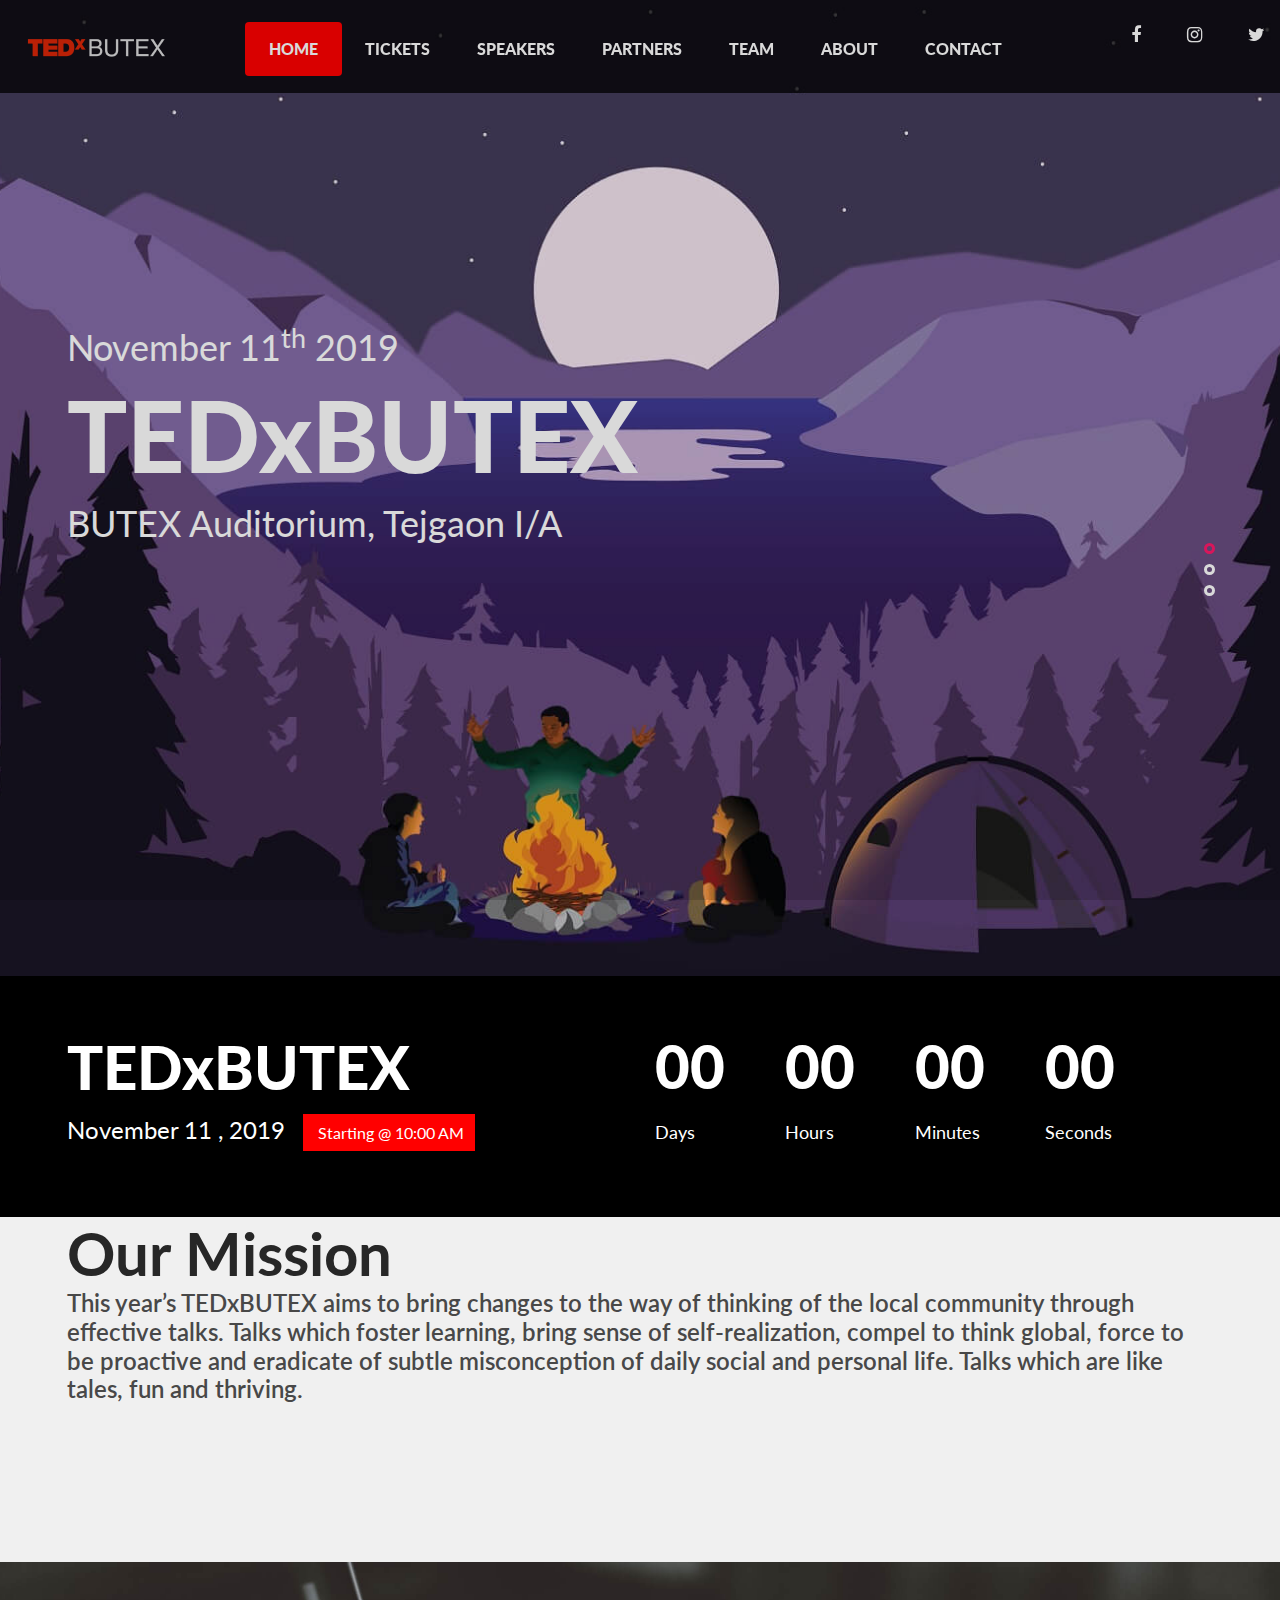
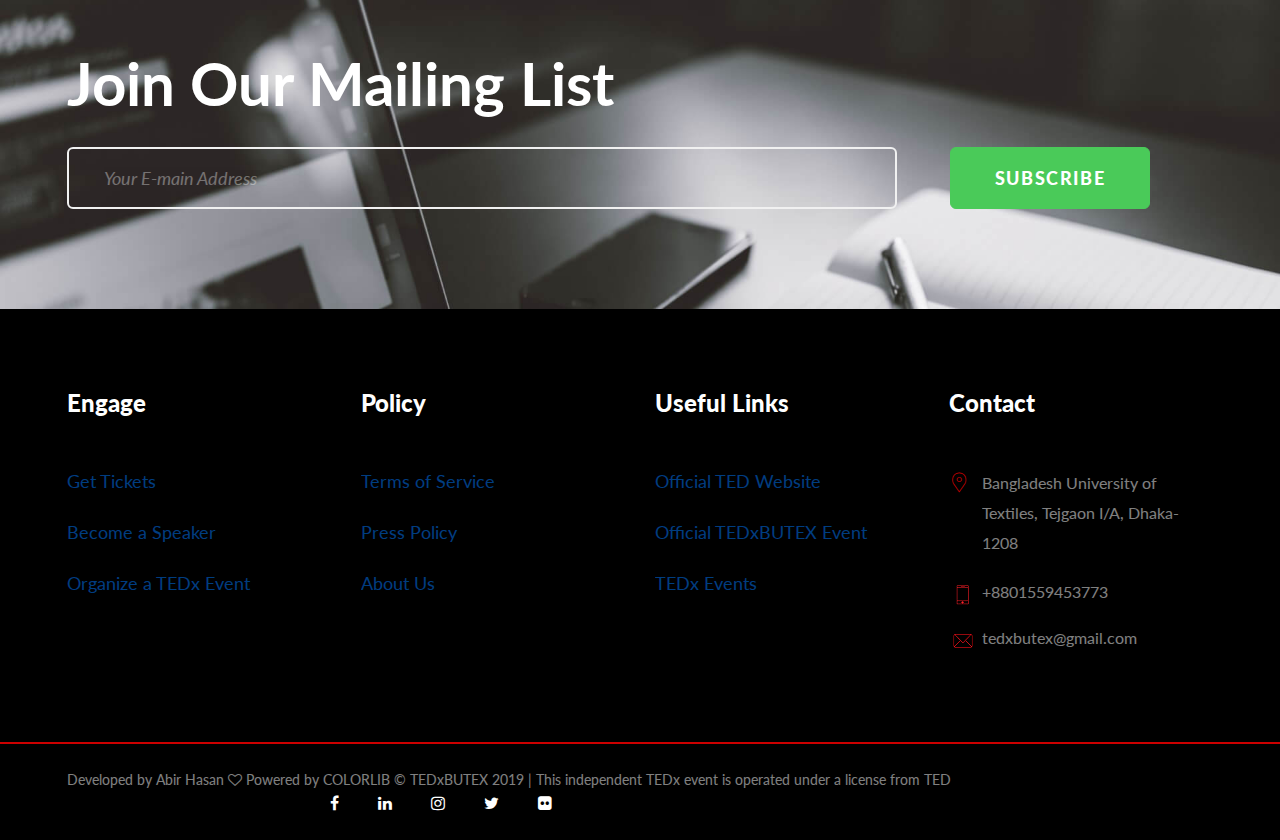
==== public_html/index.html @ b9e3ea0b "Finished website on TEDxBUTEX" ====
<!DOCTYPE html>
<html lang="zxx">

<head>
    
    
    <meta charset="UTF-8">
	<meta http-equiv="X-UA-Compatible" content="ie=edge">
	<meta name="viewport" content="width=device-width, initial-scale=1.0">

    <meta name="description" content="TEDx, x = independently organized event">
    <meta name="keywords" content="TEDxBUTEX, butex, event, tedx, talk, textile">
	<meta name="keywords" content="TED, Talks, Themes, Speakers, Technology, Entertainment, Design">
	<meta name="theme-color" content="#E62B1E">
    
	<!--Google console verification -->
	<meta name="google-site-verification" content="U3sBHY6_F7osh-51GkBiJgGwEYxLBMSDnEKTZyNeV2I">
	
    <title>Home - TEDxBUTEX</title>
	<link rel="shortcut icon" href="img/tedx.ico">

    <!-- Google Font -->
    <link href="https://fonts.googleapis.com/css?family=Lato:100,300,400,700,900&display=swap" rel="stylesheet">

    <!-- Css Styles -->
    <link rel="stylesheet" href="css/bootstrap.min.css" type="text/css">
    <link rel="stylesheet" href="css/font-awesome.min.css" type="text/css">
    <link rel="stylesheet" href="css/flaticon.css" type="text/css">
    <link rel="stylesheet" href="css/owl.carousel.min.css" type="text/css">
    <link rel="stylesheet" href="css/slicknav.min.css" type="text/css">
    <link rel="stylesheet" href="css/style.css" type="text/css">
	
	<link rel="preload" as="script" href="js/main.js">
	<link rel="preload" as="style" href="css/style.css">
	<link rel="preload" as="script" href="css/owl.carousel.min.css">
	<link rel="preload" as="style" href="css/flaticon.css">

	<!-- Global site tag (gtag.js) - Google Analytics -->
<script async src="https://www.googletagmanager.com/gtag/js?id=UA-149437917-1"></script>
<script>
  window.dataLayer = window.dataLayer || [];
  function gtag(){dataLayer.push(arguments);}
  gtag('js', new Date());

  gtag('config', 'UA-149437917-1');
</script>
	
	
	</head>

<body>

    <!-- Page Preloder -->
    <div id="preloder">
        <div class="loader"></div>
    </div>

    <!-- Header Section Begin -->
    <header class="header-section">
        <div class="container-fluid">
            <div class="row bg-overlay">
                <div class="header">
                    <div class="col-lg-12">
                        <div class="logo">
                            <a href="./index.html"><img src="img/logo2.png" alt="TEDxBUTEX"></a>
                        </div>
                        <div class="navigation mobile-menu">
                            <div class="main-menu">
                                <nav>
                                    <ul>
                                        <li><a class="active" href="./index.html">Home</a></li>
										<li><a href="./tickets.html">Tickets</a></li>
                                        <li><a href="./speakers.html">Speakers</a></li>
										<li><a href="./partners.html">Partners</a></li>
                                        <li><a href="./team.html">Team</a></li>
                                        <li><a href="./about.html">About</a></li>
                                        <li><a href="./contact.html">Contact</a></li>
                                    </ul>
                                </nav>
                            </div>
                            <div class="top-social">
                                <a href="https://www.facebook.com/TEDxBUTEX-387453875231858/"><i class="fa fa-facebook"></i></a>
                                <a href="#"><i class="fa fa-instagram"></i></a>
                                <a href="#"><i class="fa fa-twitter"></i></a>
								
                            </div>
                        </div>
                        <div id="mobile-menu-wrap"></div>
                    </div>
                </div>
            </div>
        </div>
    </header>
    <!-- Header End -->

    <!-- Hero Area Begin -->
    <div class="hero-section">
        <div class="hero-items owl-carousel">
            <div class="single-hero-item set-bg" data-setbg="img/slider/bg-1.jpg">
                <div class="container">
                    <div class="row">
                        <div class="col-lg-12">
                            <span>November 11<sup>th</sup> 2019 </span>
                            <h1>TEDxBUTEX</h1>
							<span>BUTEX Auditorium, Tejgaon I/A</span>
                        </div>
                    </div>
                </div>
            </div>
            <div class="single-hero-item set-bg" data-setbg="img/slider/bg-1.jpg">
                <div class="container">
                    <div class="row">
                        <div class="col-lg-12">
                            <span>Theme </span>
                            <h1>Tales Around The Campfire</h1>
                        </div>
                    </div>
                </div>
            </div>
            <div class="single-hero-item set-bg" data-setbg="img/slider/bg-1.jpg">
                <div class="container">
                    <div class="row">
                        <div class="col-lg-12">
                            <span>November 11<sup>th</sup> 2019 </span>
                            <h1>TEDxBUTEX</h1>
                            <span>BUTEX Auditorium, Tejgaon I/A</span>
                        </div>
                    </div>
                </div>
			</div>
		</div>
	</div>
    <!-- Hero Area End -->
	

    <!-- Event Counter Begin -->
    <section class="event-counter">
        <div class="container">
            <div class="row">
                <div class="col-lg-6">
                    <div class="event-name">
                        <h2>TEDxBUTEX</h2>
                        <h4>November 11 , 2019 <span>Starting @ 10:00 AM</span></h4>
                    </div>
                </div>
                <div class="col-lg-6">
                    <div class="countdown-timer" id="countdown">
                        <div class="cd-item">
                            <span>50</span>
                            <p>Days</p>
						</div>	
                        <div class="cd-item">
                            <span>10</span>
                            <p>Hours</p>
                        </div>
                        <div class="cd-item">
                            <span>00</span>
                            <p>Minutes</p>
						</div>
                        <div class="cd-item">
                            <span>00</span>
                            <p>Seconds</p>
                        </div>
                    </div>
                </div>
            </div>
        </div>
    </section>
    <!-- Event Counter End -->

	<section class="speak-about spad">
        <div class="container">
            <div class="row">
                <div class="col-lg-12">
                    <div class="section-title">
                        <h2>Our Mission</h2>
						<h4>This year’s TEDxBUTEX aims to bring changes to the way of thinking of the local community through effective talks. Talks which foster learning, bring sense of self-realization, compel to think global, force to be proactive and eradicate of subtle misconception of daily social and personal life. Talks which are like tales, fun and thriving.</h4>
                    </div>
                </div>
            </div>
			
		</div>
	</section>

    <!-- Subscribe Form Begin -->
    <section class="subscribe-form set-bg spad" data-setbg="img/subs-bg2.jpg">
        <div class="container">
            <div class="row">
                <div class="col-lg-9">
                    <div class="section-title">
                        <h2>Join Our Mailing List</h2>
                    </div>
                   
                </div>
                <div class="col-lg-12">
                    <form action="#" class="subs-form" method="post">
                        <input type="text" name="email" placeholder="Your E-main Address">
                        <button type="submit" class="submit-btn">subscribe</button>
                    </form>
                </div>
            </div>
        </div>
    </section>
    <!-- Subscribe Form End -->

    <!-- Footer Begin -->
    <footer class="footer-section">
        <div class="container">
            <div class="row pb-70">
                <div class="col-lg-3 col-md-6">
                    <div class="company-widget">
                        <h4>Engage</h4>
                        <ul>
                            
							<li><a href="https://www.tedxbutex.com/tickets.html"> Get Tickets </a></li>
                            <li><a href="#"> Become a Speaker </a></li>
                            <li><a href="https://www.ted.com/participate/organize-a-local-tedx-event">Organize a TEDx Event</a></li>
                        </ul>
                    </div> 
                </div>
                <div class="col-lg-3 col-md-6">
                    <div class="event-widget">
                        <h4>Policy</h4>
                        <ul>
                            <li><a href="#">Terms of Service</a></li>
                            <li><a href="#">Press Policy</a></li>
                            <li><a href="https://www.tedxbutex.com/about.html">About Us</a></li>
                        </ul>
                    </div>
                </div>
                <div class="col-lg-3 col-md-6">
                    <div class="links-widget">
                        <h4>Useful Links</h4>
                        <ul>
                            <li><a href="https://www.ted.com/#/">Official TED Website</a></li>
							<li><a href="https://www.ted.com/tedx/events/35515">Official TEDxBUTEX Event</a></li>
                            <li><a href="https://www.ted.com/tedx/events">TEDx Events</a></li>
                            
                           
                        </ul>
                    </div>
                </div>
                <div class="col-lg-3 col-md-6">
                    <div class="contact-widget">
                        <h4>Contact</h4>
                        <ul>
                            <li><i class="flaticon-placeholder-3"></i> <span>Bangladesh University of Textiles, Tejgaon I/A, Dhaka-1208</span></li>
                            <li><img src="img/phone.png">  <span>+8801559453773</span></li>
                            <li><img src="img/envelop.png">  <span>tedxbutex@gmail.com</span></li>
                        </ul>
                    </div>
                </div>
            </div>
        </div>
        <div class="copyright-area">
            <div class="container">
                <div class="row">
                    <div class="col-lg-12">
                        <div class="copyright-text">
                            <div class="copyright">
							    Developed  by Abir Hasan <i class="fa fa-heart-o" aria-hidden="true"></i> Powered by <a href="https://colorlib.com" target="_blank">Colorlib</a>
								&copy; TEDxBUTEX 2019 | This independent TEDx event is operated under a license from TED 
							</div>
                            <div class="footer-social">
                                <a href="https://www.facebook.com/TEDxBUTEX-387453875231858/"><i class="fa fa-facebook"></i></a>
								<a href="#"><i class="fa fa-linkedin"></i></a>
                                <a href="#"><i class="fa fa-instagram"></i></a>
                                <a href="#"><i class="fa fa-twitter"></i></a>
								<a href="#"><i class="fa fa-flickr"></i></a>
                            </div>
                        </div>
                    </div>
                </div>
            </div>
        </div>
    </footer>
    <!-- Footer End -->
    
    <!-- Js Plugins -->
    <script src="js/jquery-3.3.1.min.js"></script>
    <script src="js/bootstrap.min.js"></script>
    <script src="js/jquery.slicknav.js"></script>
    <script src="js/owl.carousel.min.js"></script>
    <script src="js/circle-progress.min.js"></script>
    <script src="js/jquery.countdown.min.js"></script>
    <script src="js/main.js"></script>
</body>

</html>
---- public_html/css/flaticon.css ----
/*
  	Flaticon icon font: Flaticon
  	Creation date: 22/06/2016 15:41
  	*/

@font-face {
  font-family: "Flaticon";
  src: url("../fonts/Flaticon.eot");
  src: url("../fonts/Flaticon.eot?#iefix") format("embedded-opentype"),
       url("../fonts/Flaticon.woff") format("woff"),
       url("../fonts/Flaticon.ttf") format("truetype"),
       url("../fonts/Flaticon.svg#Flaticon") format("svg");
  font-weight: normal;
  font-style: normal;
}

@media screen and (-webkit-min-device-pixel-ratio:0) {
  @font-face {
    font-family: "Flaticon";
    src: url("../fonts/Flaticon.svg#Flaticon") format("svg");
  }
}

[class^="flaticon-"]:before, [class*=" flaticon-"]:before,
[class^="flaticon-"]:after, [class*=" flaticon-"]:after {   
  font-family: Flaticon;
        font-size: 20px;
font-style: normal;
margin-left: 0;
}

.flaticon-add:before { content: "\f100"; }
.flaticon-add-1:before { content: "\f101"; }
.flaticon-add-2:before { content: "\f102"; }
.flaticon-add-3:before { content: "\f103"; }
.flaticon-agenda:before { content: "\f104"; }
.flaticon-alarm:before { content: "\f105"; }
.flaticon-alarm-1:before { content: "\f106"; }
.flaticon-alarm-clock:before { content: "\f107"; }
.flaticon-alarm-clock-1:before { content: "\f108"; }
.flaticon-albums:before { content: "\f109"; }
.flaticon-app:before { content: "\f10a"; }
.flaticon-archive:before { content: "\f10b"; }
.flaticon-archive-1:before { content: "\f10c"; }
.flaticon-archive-2:before { content: "\f10d"; }
.flaticon-archive-3:before { content: "\f10e"; }
.flaticon-attachment:before { content: "\f10f"; }
.flaticon-back:before { content: "\f110"; }
.flaticon-battery:before { content: "\f111"; }
.flaticon-battery-1:before { content: "\f112"; }
.flaticon-battery-2:before { content: "\f113"; }
.flaticon-battery-3:before { content: "\f114"; }
.flaticon-battery-4:before { content: "\f115"; }
.flaticon-battery-5:before { content: "\f116"; }
.flaticon-battery-6:before { content: "\f117"; }
.flaticon-battery-7:before { content: "\f118"; }
.flaticon-battery-8:before { content: "\f119"; }
.flaticon-battery-9:before { content: "\f11a"; }
.flaticon-binoculars:before { content: "\f11b"; }
.flaticon-blueprint:before { content: "\f11c"; }
.flaticon-bluetooth:before { content: "\f11d"; }
.flaticon-bluetooth-1:before { content: "\f11e"; }
.flaticon-bookmark:before { content: "\f11f"; }
.flaticon-bookmark-1:before { content: "\f120"; }
.flaticon-briefcase:before { content: "\f121"; }
.flaticon-broken-link:before { content: "\f122"; }
.flaticon-calculator:before { content: "\f123"; }
.flaticon-calculator-1:before { content: "\f124"; }
.flaticon-calendar:before { content: "\f125"; }
.flaticon-calendar-1:before { content: "\f126"; }
.flaticon-calendar-2:before { content: "\f127"; }
.flaticon-calendar-3:before { content: "\f128"; }
.flaticon-calendar-4:before { content: "\f129"; }
.flaticon-calendar-5:before { content: "\f12a"; }
.flaticon-calendar-6:before { content: "\f12b"; }
.flaticon-calendar-7:before { content: "\f12c"; }
.flaticon-checked:before { content: "\f12d"; }
.flaticon-checked-1:before { content: "\f12e"; }
.flaticon-clock:before { content: "\f12f"; }
.flaticon-clock-1:before { content: "\f130"; }
.flaticon-close:before { content: "\f131"; }
.flaticon-cloud:before { content: "\f132"; }
.flaticon-cloud-computing:before { content: "\f133"; }
.flaticon-cloud-computing-1:before { content: "\f134"; }
.flaticon-cloud-computing-2:before { content: "\f135"; }
.flaticon-cloud-computing-3:before { content: "\f136"; }
.flaticon-cloud-computing-4:before { content: "\f137"; }
.flaticon-cloud-computing-5:before { content: "\f138"; }
.flaticon-command:before { content: "\f139"; }
.flaticon-compact-disc:before { content: "\f13a"; }
.flaticon-compact-disc-1:before { content: "\f13b"; }
.flaticon-compact-disc-2:before { content: "\f13c"; }
.flaticon-compass:before { content: "\f13d"; }
.flaticon-compose:before { content: "\f13e"; }
.flaticon-controls:before { content: "\f13f"; }
.flaticon-controls-1:before { content: "\f140"; }
.flaticon-controls-2:before { content: "\f141"; }
.flaticon-controls-3:before { content: "\f142"; }
.flaticon-controls-4:before { content: "\f143"; }
.flaticon-controls-5:before { content: "\f144"; }
.flaticon-controls-6:before { content: "\f145"; }
.flaticon-controls-7:before { content: "\f146"; }
.flaticon-controls-8:before { content: "\f147"; }
.flaticon-controls-9:before { content: "\f148"; }
.flaticon-database:before { content: "\f149"; }
.flaticon-database-1:before { content: "\f14a"; }
.flaticon-database-2:before { content: "\f14b"; }
.flaticon-database-3:before { content: "\f14c"; }
.flaticon-diamond:before { content: "\f14d"; }
.flaticon-diploma:before { content: "\f14e"; }
.flaticon-dislike:before { content: "\f14f"; }
.flaticon-dislike-1:before { content: "\f150"; }
.flaticon-divide:before { content: "\f151"; }
.flaticon-divide-1:before { content: "\f152"; }
.flaticon-division:before { content: "\f153"; }
.flaticon-document:before { content: "\f154"; }
.flaticon-download:before { content: "\f155"; }
.flaticon-edit:before { content: "\f156"; }
.flaticon-edit-1:before { content: "\f157"; }
.flaticon-eject:before { content: "\f158"; }
.flaticon-eject-1:before { content: "\f159"; }
.flaticon-equal:before { content: "\f15a"; }
.flaticon-equal-1:before { content: "\f15b"; }
.flaticon-equal-2:before { content: "\f15c"; }
.flaticon-error:before { content: "\f15d"; }
.flaticon-exit:before { content: "\f15e"; }
.flaticon-exit-1:before { content: "\f15f"; }
.flaticon-exit-2:before { content: "\f160"; }
.flaticon-eyeglasses:before { content: "\f161"; }
.flaticon-fast-forward:before { content: "\f162"; }
.flaticon-fast-forward-1:before { content: "\f163"; }
.flaticon-fax:before { content: "\f164"; }
.flaticon-file:before { content: "\f165"; }
.flaticon-file-1:before { content: "\f166"; }
.flaticon-file-2:before { content: "\f167"; }
.flaticon-film:before { content: "\f168"; }
.flaticon-fingerprint:before { content: "\f169"; }
.flaticon-flag:before { content: "\f16a"; }
.flaticon-flag-1:before { content: "\f16b"; }
.flaticon-flag-2:before { content: "\f16c"; }
.flaticon-flag-3:before { content: "\f16d"; }
.flaticon-flag-4:before { content: "\f16e"; }
.flaticon-focus:before { content: "\f16f"; }
.flaticon-folder:before { content: "\f170"; }
.flaticon-folder-1:before { content: "\f171"; }
.flaticon-folder-10:before { content: "\f172"; }
.flaticon-folder-11:before { content: "\f173"; }
.flaticon-folder-12:before { content: "\f174"; }
.flaticon-folder-13:before { content: "\f175"; }
.flaticon-folder-14:before { content: "\f176"; }
.flaticon-folder-15:before { content: "\f177"; }
.flaticon-folder-16:before { content: "\f178"; }
.flaticon-folder-17:before { content: "\f179"; }
.flaticon-folder-18:before { content: "\f17a"; }
.flaticon-folder-19:before { content: "\f17b"; }
.flaticon-folder-2:before { content: "\f17c"; }
.flaticon-folder-3:before { content: "\f17d"; }
.flaticon-folder-4:before { content: "\f17e"; }
.flaticon-folder-5:before { content: "\f17f"; }
.flaticon-folder-6:before { content: "\f180"; }
.flaticon-folder-7:before { content: "\f181"; }
.flaticon-folder-8:before { content: "\f182"; }
.flaticon-folder-9:before { content: "\f183"; }
.flaticon-forbidden:before { content: "\f184"; }
.flaticon-funnel:before { content: "\f185"; }
.flaticon-garbage:before { content: "\f186"; }
.flaticon-garbage-1:before { content: "\f187"; }
.flaticon-garbage-2:before { content: "\f188"; }
.flaticon-gift:before { content: "\f189"; }
.flaticon-help:before { content: "\f18a"; }
.flaticon-hide:before { content: "\f18b"; }
.flaticon-hold:before { content: "\f18c"; }
.flaticon-home:before { content: "\f18d"; }
.flaticon-home-1:before { content: "\f18e"; }
.flaticon-home-2:before { content: "\f18f"; }
.flaticon-hourglass:before { content: "\f190"; }
.flaticon-hourglass-1:before { content: "\f191"; }
.flaticon-hourglass-2:before { content: "\f192"; }
.flaticon-hourglass-3:before { content: "\f193"; }
.flaticon-house:before { content: "\f194"; }
.flaticon-id-card:before { content: "\f195"; }
.flaticon-id-card-1:before { content: "\f196"; }
.flaticon-id-card-2:before { content: "\f197"; }
.flaticon-id-card-3:before { content: "\f198"; }
.flaticon-id-card-4:before { content: "\f199"; }
.flaticon-id-card-5:before { content: "\f19a"; }
.flaticon-idea:before { content: "\f19b"; }
.flaticon-incoming:before { content: "\f19c"; }
.flaticon-infinity:before { content: "\f19d"; }
.flaticon-info:before { content: "\f19e"; }
.flaticon-internet:before { content: "\f19f"; }
.flaticon-key:before { content: "\f1a0"; }
.flaticon-lamp:before { content: "\f1a1"; }
.flaticon-layers:before { content: "\f1a2"; }
.flaticon-layers-1:before { content: "\f1a3"; }
.flaticon-like:before { content: "\f1a4"; }
.flaticon-like-1:before { content: "\f1a5"; }
.flaticon-like-2:before { content: "\f1a6"; }
.flaticon-link:before { content: "\f1a7"; }
.flaticon-list:before { content: "\f1a8"; }
.flaticon-list-1:before { content: "\f1a9"; }
.flaticon-lock:before { content: "\f1aa"; }
.flaticon-lock-1:before { content: "\f1ab"; }
.flaticon-locked:before { content: "\f1ac"; }
.flaticon-locked-1:before { content: "\f1ad"; }
.flaticon-locked-2:before { content: "\f1ae"; }
.flaticon-locked-3:before { content: "\f1af"; }
.flaticon-locked-4:before { content: "\f1b0"; }
.flaticon-locked-5:before { content: "\f1b1"; }
.flaticon-locked-6:before { content: "\f1b2"; }
.flaticon-login:before { content: "\f1b3"; }
.flaticon-magic-wand:before { content: "\f1b4"; }
.flaticon-magnet:before { content: "\f1b5"; }
.flaticon-magnet-1:before { content: "\f1b6"; }
.flaticon-magnet-2:before { content: "\f1b7"; }
.flaticon-map:before { content: "\f1b8"; }
.flaticon-map-1:before { content: "\f1b9"; }
.flaticon-map-2:before { content: "\f1ba"; }
.flaticon-map-location:before { content: "\f1bb"; }
.flaticon-megaphone:before { content: "\f1bc"; }
.flaticon-megaphone-1:before { content: "\f1bd"; }
.flaticon-menu:before { content: "\f1be"; }
.flaticon-menu-1:before { content: "\f1bf"; }
.flaticon-menu-2:before { content: "\f1c0"; }
.flaticon-menu-3:before { content: "\f1c1"; }
.flaticon-menu-4:before { content: "\f1c2"; }
.flaticon-microphone:before { content: "\f1c3"; }
.flaticon-microphone-1:before { content: "\f1c4"; }
.flaticon-minus:before { content: "\f1c5"; }
.flaticon-minus-1:before { content: "\f1c6"; }
.flaticon-more:before { content: "\f1c7"; }
.flaticon-more-1:before { content: "\f1c8"; }
.flaticon-more-2:before { content: "\f1c9"; }
.flaticon-multiply:before { content: "\f1ca"; }
.flaticon-multiply-1:before { content: "\f1cb"; }
.flaticon-music-player:before { content: "\f1cc"; }
.flaticon-music-player-1:before { content: "\f1cd"; }
.flaticon-music-player-2:before { content: "\f1ce"; }
.flaticon-music-player-3:before { content: "\f1cf"; }
.flaticon-mute:before { content: "\f1d0"; }
.flaticon-muted:before { content: "\f1d1"; }
.flaticon-navigation:before { content: "\f1d2"; }
.flaticon-navigation-1:before { content: "\f1d3"; }
.flaticon-network:before { content: "\f1d4"; }
.flaticon-newspaper:before { content: "\f1d5"; }
.flaticon-next:before { content: "\f1d6"; }
.flaticon-note:before { content: "\f1d7"; }
.flaticon-notebook:before { content: "\f1d8"; }
.flaticon-notebook-1:before { content: "\f1d9"; }
.flaticon-notebook-2:before { content: "\f1da"; }
.flaticon-notebook-3:before { content: "\f1db"; }
.flaticon-notebook-4:before { content: "\f1dc"; }
.flaticon-notebook-5:before { content: "\f1dd"; }
.flaticon-notepad:before { content: "\f1de"; }
.flaticon-notepad-1:before { content: "\f1df"; }
.flaticon-notepad-2:before { content: "\f1e0"; }
.flaticon-notification:before { content: "\f1e1"; }
.flaticon-paper-plane:before { content: "\f1e2"; }
.flaticon-paper-plane-1:before { content: "\f1e3"; }
.flaticon-pause:before { content: "\f1e4"; }
.flaticon-pause-1:before { content: "\f1e5"; }
.flaticon-percent:before { content: "\f1e6"; }
.flaticon-percent-1:before { content: "\f1e7"; }
.flaticon-perspective:before { content: "\f1e8"; }
.flaticon-photo-camera:before { content: "\f1e9"; }
.flaticon-photo-camera-1:before { content: "\f1ea"; }
.flaticon-photos:before { content: "\f1eb"; }
.flaticon-picture:before { content: "\f1ec"; }
.flaticon-picture-1:before { content: "\f1ed"; }
.flaticon-picture-2:before { content: "\f1ee"; }
.flaticon-pin:before { content: "\f1ef"; }
.flaticon-placeholder:before { content: "\f1f0"; }
.flaticon-placeholder-1:before { content: "\f1f1"; }
.flaticon-placeholder-2:before { content: "\f1f2"; }
.flaticon-placeholder-3:before { content: "\f1f3"; }
.flaticon-placeholders:before { content: "\f1f4"; }
.flaticon-play-button:before { content: "\f1f5"; }
.flaticon-play-button-1:before { content: "\f1f6"; }
.flaticon-plus:before { content: "\f1f7"; }
.flaticon-power:before { content: "\f1f8"; }
.flaticon-previous:before { content: "\f1f9"; }
.flaticon-price-tag:before { content: "\f1fa"; }
.flaticon-print:before { content: "\f1fb"; }
.flaticon-push-pin:before { content: "\f1fc"; }
.flaticon-radar:before { content: "\f1fd"; }
.flaticon-reading:before { content: "\f1fe"; }
.flaticon-record:before { content: "\f1ff"; }
.flaticon-repeat:before { content: "\f200"; }
.flaticon-repeat-1:before { content: "\f201"; }
.flaticon-restart:before { content: "\f202"; }
.flaticon-resume:before { content: "\f203"; }
.flaticon-rewind:before { content: "\f204"; }
.flaticon-rewind-1:before { content: "\f205"; }
.flaticon-route:before { content: "\f206"; }
.flaticon-save:before { content: "\f207"; }
.flaticon-search:before { content: "\f208"; }
.flaticon-search-1:before { content: "\f209"; }
.flaticon-send:before { content: "\f20a"; }
.flaticon-server:before { content: "\f20b"; }
.flaticon-server-1:before { content: "\f20c"; }
.flaticon-server-2:before { content: "\f20d"; }
.flaticon-server-3:before { content: "\f20e"; }
.flaticon-settings:before { content: "\f20f"; }
.flaticon-settings-1:before { content: "\f210"; }
.flaticon-settings-2:before { content: "\f211"; }
.flaticon-settings-3:before { content: "\f212"; }
.flaticon-settings-4:before { content: "\f213"; }
.flaticon-settings-5:before { content: "\f214"; }
.flaticon-settings-6:before { content: "\f215"; }
.flaticon-settings-7:before { content: "\f216"; }
.flaticon-settings-8:before { content: "\f217"; }
.flaticon-settings-9:before { content: "\f218"; }
.flaticon-share:before { content: "\f219"; }
.flaticon-share-1:before { content: "\f21a"; }
.flaticon-share-2:before { content: "\f21b"; }
.flaticon-shuffle:before { content: "\f21c"; }
.flaticon-shuffle-1:before { content: "\f21d"; }
.flaticon-shutdown:before { content: "\f21e"; }
.flaticon-sign:before { content: "\f21f"; }
.flaticon-sign-1:before { content: "\f220"; }
.flaticon-skip:before { content: "\f221"; }
.flaticon-smartphone:before { content: "\f222"; }
.flaticon-smartphone-1:before { content: "\f223"; }
.flaticon-smartphone-10:before { content: "\f224"; }
.flaticon-smartphone-11:before { content: "\f225"; }
.flaticon-smartphone-2:before { content: "\f226"; }
.flaticon-smartphone-3:before { content: "\f227"; }
.flaticon-smartphone-4:before { content: "\f228"; }
.flaticon-smartphone-5:before { content: "\f229"; }
.flaticon-smartphone-6:before { content: "\f22a"; }
.flaticon-smartphone-7:before { content: "\f22b"; }
.flaticon-smartphone-8:before { content: "\f22c"; }
.flaticon-smartphone-9:before { content: "\f22d"; }
.flaticon-speaker:before { content: "\f22e"; }
.flaticon-speaker-1:before { content: "\f22f"; }
.flaticon-speaker-2:before { content: "\f230"; }
.flaticon-speaker-3:before { content: "\f231"; }
.flaticon-speaker-4:before { content: "\f232"; }
.flaticon-speaker-5:before { content: "\f233"; }
.flaticon-speaker-6:before { content: "\f234"; }
.flaticon-speaker-7:before { content: "\f235"; }
.flaticon-speaker-8:before { content: "\f236"; }
.flaticon-spotlight:before { content: "\f237"; }
.flaticon-star:before { content: "\f238"; }
.flaticon-star-1:before { content: "\f239"; }
.flaticon-stop:before { content: "\f23a"; }
.flaticon-stop-1:before { content: "\f23b"; }
.flaticon-stopwatch:before { content: "\f23c"; }
.flaticon-stopwatch-1:before { content: "\f23d"; }
.flaticon-stopwatch-2:before { content: "\f23e"; }
.flaticon-stopwatch-3:before { content: "\f23f"; }
.flaticon-stopwatch-4:before { content: "\f240"; }
.flaticon-street:before { content: "\f241"; }
.flaticon-street-1:before { content: "\f242"; }
.flaticon-substract:before { content: "\f243"; }
.flaticon-substract-1:before { content: "\f244"; }
.flaticon-success:before { content: "\f245"; }
.flaticon-switch:before { content: "\f246"; }
.flaticon-switch-1:before { content: "\f247"; }
.flaticon-switch-2:before { content: "\f248"; }
.flaticon-switch-3:before { content: "\f249"; }
.flaticon-switch-4:before { content: "\f24a"; }
.flaticon-switch-5:before { content: "\f24b"; }
.flaticon-switch-6:before { content: "\f24c"; }
.flaticon-switch-7:before { content: "\f24d"; }
.flaticon-tabs:before { content: "\f24e"; }
.flaticon-tabs-1:before { content: "\f24f"; }
.flaticon-target:before { content: "\f250"; }
.flaticon-television:before { content: "\f251"; }
.flaticon-television-1:before { content: "\f252"; }
.flaticon-time:before { content: "\f253"; }
.flaticon-trash:before { content: "\f254"; }
.flaticon-umbrella:before { content: "\f255"; }
.flaticon-unlink:before { content: "\f256"; }
.flaticon-unlocked:before { content: "\f257"; }
.flaticon-unlocked-1:before { content: "\f258"; }
.flaticon-unlocked-2:before { content: "\f259"; }
.flaticon-upload:before { content: "\f25a"; }
.flaticon-user:before { content: "\f25b"; }
.flaticon-user-1:before { content: "\f25c"; }
.flaticon-user-2:before { content: "\f25d"; }
.flaticon-user-3:before { content: "\f25e"; }
.flaticon-user-4:before { content: "\f25f"; }
.flaticon-user-5:before { content: "\f260"; }
.flaticon-user-6:before { content: "\f261"; }
.flaticon-user-7:before { content: "\f262"; }
.flaticon-users:before { content: "\f263"; }
.flaticon-users-1:before { content: "\f264"; }
.flaticon-video-camera:before { content: "\f265"; }
.flaticon-video-camera-1:before { content: "\f266"; }
.flaticon-video-player:before { content: "\f267"; }
.flaticon-video-player-1:before { content: "\f268"; }
.flaticon-video-player-2:before { content: "\f269"; }
.flaticon-view:before { content: "\f26a"; }
.flaticon-view-1:before { content: "\f26b"; }
.flaticon-view-2:before { content: "\f26c"; }
.flaticon-volume-control:before { content: "\f26d"; }
.flaticon-volume-control-1:before { content: "\f26e"; }
.flaticon-warning:before { content: "\f26f"; }
.flaticon-wifi:before { content: "\f270"; }
.flaticon-wifi-1:before { content: "\f271"; }
.flaticon-windows:before { content: "\f272"; }
.flaticon-windows-1:before { content: "\f273"; }
.flaticon-windows-2:before { content: "\f274"; }
.flaticon-windows-3:before { content: "\f275"; }
.flaticon-windows-4:before { content: "\f276"; }
.flaticon-wireless-internet:before { content: "\f277"; }
.flaticon-worldwide:before { content: "\f278"; }
.flaticon-worldwide-1:before { content: "\f279"; }
.flaticon-zoom-in:before { content: "\f27a"; }
.flaticon-zoom-out:before { content: "\f27b"; }
---- public_html/css/style.css ----
/* =================================
------------------------------------
  TEDxBUTEX
  Version: 1.0
 -----------------------------------
 ===================================*/


/*----------------------------------------*/
/*       Template default CSS
/*----------------------------------------*/

html,
body {
	height: 100%;
	font-family: "Lato", sans-serif;
	-webkit-font-smoothing: antialiased;
	font-smoothing: antialiased;
	background:rgb(240,240,240);
}

h1,
h2,
h3,
h4,
h5,
h6 {
	margin: 0;
	color: #111111;
	font-weight: 600;
}

h1 {
	font-size: 70px;
}

h2 {
	font-size: 36px;
}

h3 {
	font-size: 32px;
}

h4 {
	font-size: 24px;
	color: #484848;
}

h5 {
	font-size: 18px;
	color: #484848;
}

h6 {
	font-size: 16px;
}

p {
	font-size: 20px;
	color: #484848;
	font-weight: 400;
	line-height: 30px;
	margin: 0 0 15px 0;
}

img {
	max-width: 100%;
}

input:focus,
select:focus,
button:focus,
textarea:focus {
	outline: none;
}

a:hover,
a:focus {
	text-decoration: none;
	outline: none;
	color: #fff;
}

ul,
ol {
	padding: 0;
	margin: 0;
}

/*---------------------
  Helper CSS
-----------------------*/

.section-title {
	margin-bottom: 88px;
}

.section-title h2 {
	color: #272727;
	font-size: 60px;
	font-weight: 700;
}

.set-bg {
	background-repeat: no-repeat;
	background-size: cover;
	background-position: top center;
}

.spad {
	padding-top: 100px;
	padding-bottom: 100px;
}

.pb-70 {
	padding-bottom: 70px;
}

.text-white h1,
.text-white h2,
.text-white h3,
.text-white h4,
.text-white h5,
.text-white h6,
.text-white p,
.text-white span,
.text-white li,
.text-white a {
	color: #fff;
}

/* buttons */

.primary-btn {
	display: inline-block;
	font-size: 18px;
	font-weight: 900;
	padding: 20px 45px;
	color: #fff;
	background: #FF0000;
	letter-spacing: 1.5px;
	text-transform: uppercase;
	border-radius: 6px;
}

.submit-btn {
	border: 1px solid #4ACA59;
	background: #4ACA59;
	color: #fff;
	font-size: 18px;
	text-transform: uppercase;
	font-weight: 900;
	letter-spacing: 1.6px;
	height: 62px;
	width: 200px;
	border-radius: 6px;
	cursor: pointer;
}

/* Preloder */

#preloder {
	position: fixed;
	width: 100%;
	height: 100%;
	top: 0;
	left: 0;
	z-index: 999999;
	background: #000;
}

.loader {
	width: 40px;
	height: 40px;
	position: absolute;
	top: 50%;
	left: 50%;
	margin-top: -13px;
	margin-left: -13px;
	border-radius: 60px;
	animation: loader 0.8s linear infinite;
	-webkit-animation: loader 0.8s linear infinite;
}

@keyframes loader {
	0% {
		-webkit-transform: rotate(0deg);
		transform: rotate(0deg);
		border: 4px solid #CC0000;
		border-left-color: transparent;
	}
	50% {
		-webkit-transform: rotate(180deg);
		transform: rotate(180deg);
		border: 4px solid #673ab7;
		border-left-color: transparent;
	}
	100% {
		-webkit-transform: rotate(360deg);
		transform: rotate(360deg);
		border: 4px solid #FF0099;
		border-left-color: transparent;
	}
}

@-webkit-keyframes loader {
	0% {
		-webkit-transform: rotate(0deg);
		border: 4px solid #CC0000;
		border-left-color: transparent;
	}
	50% {
		-webkit-transform: rotate(180deg);
		border: 4px solid #673ab7;
		border-left-color: transparent;
	}
	100% {
		-webkit-transform: rotate(360deg);
		border: 4px solid #FF0099;
		border-left-color: transparent;
	}
}

.el-title {
	margin-bottom: 75px;
}

.element {
	margin-bottom: 100px;
}

.element:last-child {
	margin-bottom: 0;
}

/*---------------------
  Header
-----------------------*/

.header-section {
	position: absolute;
	width: 100%;
	z-index: 99;
}

.header-section .bg-overlay {
	position: relative;
	z-index: 1;
}

.header-section .bg-overlay::after {
	position: absolute;
	left: 0;
	right: 0;
	height: 100%;
	width: 100%;
  /*background: -webkit-gradient(linear, left top, right top, from(#ff0000), to(#000000));
	background: linear-gradient(to right, #ff0000, #000000); */
	background: #000000;
	content: "";
	opacity: 0.75;
	z-index: -1;
}

.header {
	padding: 30px 0 17px 0;
	width: 100%;
}

.header .logo {
	float: left;
	margin-right: 178px;
	opacity: 0.85;
	
}

.header .logo a {
	display: inline-block;
}

.header .main-menu {
	float: left;
	margin-top: -8px;
}

.header .main-menu ul li {
	list-style: none;
	display: inline-block;
	margin-right: -5px;
	position: relative;
	z-index: 1;
}

.header .main-menu ul li a {
	color: #fff;
	display: inline-block;
	font-size: 16px;
	font-weight: 900;
	padding: 15px 24px;
	text-transform: uppercase;
}

.header .main-menu ul li a.active {
	background: #FF0000;
	border-radius: 4px;
}

.header .main-menu ul li a:hover:after {
	opacity: 1;
	visibility: visible;
}

.header .main-menu ul li a:after {
	position: absolute;
	left: 0;
	top: 0;
	height: 100%;
	width: 100%;
	content: "";
	background: #FF0000;
	z-index: -1;
	border-radius: 4px;
	opacity: 0;
	visibility: hidden;
	-webkit-transition: 0.2s;
	transition: 0.2s;
}

.header .top-social {
	float: right;
	margin-top: -9px;
}

.header .top-social a {
	color: #fff;
	display: inline-block;
	font-size: 18px;
	margin-left: 42px;
}


.slicknav_menu {
	display: none;
}


/*---------------------
  Hero Slider
-----------------------*/

.hero-items .owl-dots .owl-dot {
	height: 11px;
	width: 11px;
	border: 3px solid #fff;
	display: block;
	margin-bottom: 10px;
	border-radius: 50%;
}

.hero-items .owl-dots .owl-dot.active {
	border-color: #ff1a6b;
}

.hero-items .owl-dots {
	position: absolute;
	right: 65px;
	bottom: 370px;
}

.hero-items .single-hero-item {
	height: 976px;
	padding-top: 320px;
}

.hero-items .single-hero-item span {
	color: #fff;
	display: block;
	font-size: 36px;
	font-weight: 400;
	margin-bottom: 10px;
	opacity: 0;
	position: relative;
	top: 50px;
}

.hero-items .single-hero-item h1 {
	color: #fff;
	
	font-size: 100px;
	font-weight: 900;
	line-height: 100px;
	margin-bottom: 12px;
	opacity: 0;
	position: relative;
	top: 50px;
}

.hero-items .single-hero-item h2 {
	color: #fff;
	text-align: center;
	font-size: 36px;
	font-weight: 900;
	opacity: 0;
	
	top: 50px;
}

.owl-item.active .single-hero-item span,
.owl-item.active .single-hero-item h1,
.owl-item.active .single-hero-item h2 {
	top: 0;
	opacity: 1;
}

.owl-item.active .single-hero-item span {
	-webkit-transition: all 0.5s ease 0.2s;
	transition: all 0.5s ease 0.2s;
}

.owl-item.active .single-hero-item h1 {
	-webkit-transition: all 0.5s ease 0.4s;
	transition: all 0.5s ease 0.4s;
}

.owl-item.active .single-hero-item h2 {
	-webkit-transition: all 0.5s ease 0.6s;
	transition: all 0.5s ease 0.6s;
}

/*---------------------
  Event Counter
-----------------------*/

.event-counter {
	background: #000000;
	padding: 55px 0 55px 0;
}

.event-counter .event-name h2 {
	color: #fff;
	font-size: 60px;
	font-weight: 900;
	margin-bottom: 11px;
}

.event-counter .event-name h4 {
	color: #fff;
	font-size: 24px;
	font-weight: 400;
}

.event-counter .event-name span {
	font-size: 16px;
	font-weight: 400;
	padding: 9px 11px 9px 15px;
	background: #ff0000;
	display: inline-block;
	margin-left: 12px;
}

.event-counter .countdown-timer {
	margin-top: -10px;
}

.event-counter .countdown-timer .cd-item {
	display: inline-block;
	margin-right: 60px;
}

.event-counter .countdown-timer .cd-item:last-child {
	margin-right: 0;
}

.event-counter .countdown-timer .cd-item span {
	display: block;
	color: #fff;
	font-size: 60px;
	font-weight: 900;
	margin-bottom: 6px;
}

.event-counter .countdown-timer .cd-item p {
	color: #fff;
	font-size: 18px;
	font-weight: 400;
}

/*---------------------
  Speakers Section
-----------------------*/

.speaker-section {
	padding-top: 65px;
}

.speakers-about {
	margin-bottom: 55px;
}

.speakers-about .speaker-img {
	margin-bottom: 22px;
}

.speakers-about .speaker-img img {
	border-radius: 0px;
	min-width: 100%;
}

.speakers-about .speaker-text h3 {
	color: #272727;
	font-size: 25px;
	font-weight: 900;
	
}

.speakers-about .speaker-text h3 span {
	color: #808080;
	font-size: 16px;
	font-weight: 400;
	display: block;
	margin-top: 10px;
}

/*---------------------
  Workshop Area
-----------------------*/

.workshop-section {
	position: relative;
	background: #f3f3f3;
	margin-bottom: 85px;
}

.workshop-img {
	position: absolute;
	left: 0;
	top: 0;
	height: 100%;
	width: calc(50% - 108px);
}

.workshop-img img {
	height: 100%;
}

.workshop-text {
	background: #f3f3f3;
	margin-left: -15px;
	margin-right: -15px;
	height: 100%;
	padding-top: 185px;
	padding-bottom: 155px;
}

.workshop-text h4 {
	color: #272727;
	font-size: 24px;
	font-weight: 700;
	margin-bottom: 17px;
}

.workshop-text h2 {
	color: #272727;
	font-size: 60px;
	font-weight: 700;
	line-height: 72px;
	margin-bottom: 17px;
}

.workshop-text p {
	color: #484848;
	font-size: 18px;
	font-weight: 400;
	margin-bottom: 30px;
}

.workshop-text .more-info {
	padding: 20px 43px;
	margin-right: 27px;
	margin-bottom: 20px;
}

.workshop-text .buy-tickets {
	background: #4ACA59;
	padding: 20px 38px;
}

/*---------------------
  Speak About
-----------------------*/

.speak-about {
	padding-top: 0;
	padding-bottom: 70px;
}

.speak-text {
	background: #f5f5f5;
	padding: 34px 18px 40px 35px;
	height: 520px;
	position: relative;
	margin-bottom: 30px;
	-webkit-transition: 0.3s;
	transition: 0.3s;
	border-radius: 6px;
}

.speak-text:after {
	position: absolute;
	content: "";
	width: 100%;
	height: 100%;
	left: 0;
	top: 0;
	background: -webkit-gradient(linear, left top, right top, from(#FB3ABE), to(#F149E3));
	background: linear-gradient(to right, #FB3ABE, #F149E3);
	border-radius: 6px;
	opacity: 0;
	-webkit-transition: all 0.4s;
	transition: all 0.4s;
	z-index: 0;
}

.speak-text:hover {
	color: #fff;
}

.speak-text:hover h2 {
	color: #fff;
}

.speak-text:hover .speaker-name h4 {
	color: #fff;
}

.speak-text:hover:after {
	opacity: 1;
}

.speak-text h2 {
	color: #272727;
	font-size: 36px;
	font-weight: 900;
	line-height: 50px;
	margin-bottom: 198px;
	z-index: 2;
	position: relative;
	-webkit-transition: all 0.4s;
	transition: all 0.4s;
}

.speak-text .speaker-name {
	position: absolute;
	left: 35px;
	bottom: 36px;
	z-index: 2;
}

.speak-text .speaker-name h4 {
	color: #272727;
	font-size: 24px;
	font-weight: 900;
}

.speak-text .speaker-name h4 span {
	display: block;
	font-size: 18px;
	font-weight: 400;
	margin-top: 10px;
}

/*---------------------
  Subscribe Form
-----------------------*/

.subscribe-form {
	padding-top: 85px;
}

.subscribe-form .section-title h2 {
	color: #fff;
	margin-bottom: -60px;
}

.subscribe-form p {
	color: #fff;
	font-size: 18px;
	margin-bottom: 82px;
}

.subscribe-form .subs-form {
	position: relative;
}

.subscribe-form .subs-form input {
	border: 2px solid #F1F1F1;
	border-radius: 6px;
	background: transparent;
	color: #fff;
	font-size: 18px;
	display: inline-block;
	height: 62px;
	width: 830px;
	padding-left: 35px;
}

.subscribe-form .subs-form input::-webkit-input-placeholder {
	color: #fff;
	font-style: italic;
	opacity: 0.35;
}

.subscribe-form .subs-form input::-moz-placeholder {
	color: #fff;
	font-style: italic;
	opacity: 0.35;
}

.subscribe-form .subs-form input:-ms-input-placeholder {
	color: #fff;
	font-style: italic;
	opacity: 0.35;
}

.subscribe-form .subs-form input::-ms-input-placeholder {
	color: #fff;
	font-style: italic;
	opacity: 0.35;
}

.subscribe-form .subs-form input::placeholder {
	color: #fff;
	font-style: italic;
	opacity: 0.35;
}

.subscribe-form .subs-form button {
	position: absolute;
	top: 0;
	right: 63px;
}

/*---------------------
  Footer
-----------------------*/

.footer-section {
	background: #000000;
	color: #fff;
	padding-top: 80px;
}

.company-widget h4,
.event-widget h4,
.links-widget h4,
.contact-widget h4 {
	color: #fff;
	font-size: 24px;
	font-weight: 900;
	margin-bottom: 50px;
}

.company-widget ul li,
.event-widget ul li,
.links-widget ul li {
	color: #fff;
	font-size: 18px;
	font-weight: 400;
	list-style: none;
	margin-bottom: 24px;
	opacity: 0.5;
}

.contact-widget ul li {
	list-style: none;
	position: relative;
	margin-bottom: 22px;
}

.contact-widget ul li:first-child span {
	line-height: 30px;
}

.contact-widget ul li i {
	position: absolute;
	left: 0;
	top: 0;
	color: #CC0000;
}

.contact-widget ul li img {
	position: absolute;
	left: 4px;
	top: 5px;
	margin-right: -13px;
}

.contact-widget ul li span {
	margin-left: 33px;
	display: inline-block;
	color: #fff;
	font-size: 16px;
	font-weight: 400;
	opacity: 0.5;
}

.copyright-area {
	position: relative;
	padding: 25px 0;
}

.copyright-area:after {
	position: absolute;
	left: 0;
	top: 0;
	width: 100%;
	border-top: 2px solid #CC0000;
	content: "";
}

.copyright-text .copyright,
.copyright-text .term {
	display: inline-block;
	color: #fff;
	font-size: 14px;
	font-weight: 400;
	opacity: 0.5;
}

.copyright-text .copyright a,
.copyright-text .term a {
	text-transform: uppercase;
	color: #fff;
}

.copyright-text .footer-social {
	display: inline-block;
	margin-left: 258px;
}

.copyright-text .footer-social a {
	color: #fff;
	margin-right: 25px;
	padding: 5px;
}

.copyright-text .term {
	display: inline-block;
	float: right;
}

/*---------------  Other Pages Style  --------------*/

/*---------------------
  Hero Area
-----------------------*/

.hero-area {
	height: 408px;
	padding-top: 207px;
}

.hero-text h2 {
	color: #fff;
	font-size: 60px;
	font-weight: 900;
}


/*---------------------
  Call To
-----------------------*/

.call-to-area {
	padding-top: 85px;
}

.call-to-text .section-title {
	margin-bottom: 25px;
}

.call-to-text .section-title h2 {
	color: #fff;
}

.call-to-text p {
	color: #fff;
	font-size: 24px;
	font-weight: 400;
	line-height: 36px;
	margin-bottom: 42px;
}

.call-to-text .buy-tickets {
	background: #4ACA59;
	padding: 20px 35px;
}

/*---------------------
  Speaker ALl
-----------------------*/

.speaker-section.speaker-all {
	padding-bottom: 10px;
}

.speaker-section.speaker-all .speakers-about {
	margin-bottom: 86px;
}

/*---------------------
  Tickets Table Price
-----------------------*/

.tickets-table-price {
	background: #f3f3f3;
	
}

.tickets-table {
	background: #fff;
	padding: 35px 0 50px;
	border-radius: 6px;
	border-top: 4px solid #6063ED;
}

.tickets-table.recommended {
	border-color: #4ACA59;
}

.tickets-table .table-price {
	padding-bottom: 30px;
	border-bottom: 2px solid #F1F6F9;
}

.tickets-table .table-price span {
	color: #868686;
	font-size: 14px;
	font-weight: 700;
	text-transform: uppercase;
	margin-bottom: 5px;
	display: block;
}

.tickets-table .table-price h2 {
	color: #2e2e2e;
	font-size: 36px;
	font-weight: 900;
}

.tickets-table .table-price h2.table-title {
	margin-bottom: 6px;
}

.tickets-table .table-price h2.price {
	color: #6063ed;
}

.tickets-table .table-features {
	padding-left: 65px;
	padding-top: 32px;
	padding-right: 18px;
}

.tickets-table .table-features ul {
	margin-bottom: 35px;
}

.tickets-table .table-features ul li {
	list-style: none;
	color: #838383;
	font-size: 16px;
	font-weight: 400;
	margin-bottom: 8px;
}

.tickets-table .table-features ul li img {
	margin-right: 17px;
}

.tickets-table a.buy-tickets {
	background: #4ACA59;
	padding: 20px 35px;
	margin-left: 10px;
}

/*---------------------
  Hurry Up
-----------------------*/

.hurry-up {
	padding-bottom: 159px;
}

.hurry-up h2 {
	color: #fff;
	font-size: 48px;
	font-weight: 900;
	text-align: center;
	margin-bottom: 36px;
}

.hurry-up .countdown-timer .cd-time {
	float: left;
	margin-right: 140px;
}

.hurry-up .countdown-timer .cd-time span {
	color: #fff;
	display: block;
	font-size: 90px;
	font-weight: 900;
}

.hurry-up .countdown-timer .cd-time p {
	color: #fff;
	font-size: 27px;
	font-weight: 400;
	opacity: 0.5;
}

.hurry-up .countdown-timer .cd-time:last-child {
	margin-right: 0;
}

/*---------------------
  About Section
-----------------------*/

.about-section {
	padding-bottom: 80px;
}

.about-article {
	padding-bottom: 100px;
}

.about-article .article-img img {
	border-radius: 6px;
}

.about-article .article-details span {
	display: block;
	font-size: 16px;
	font-weight: 400;
	color: #272727;
	opacity: 0.75;
	margin-bottom: 6px;
}

.about-article .article-details h3 {
	color: #272727;
	font-size: 30px;
	font-weight: 900;
	line-height: 36px;
	margin-bottom: 24px;
}

.about-article .article-details p {
	color: #484848;
	font-size: 18px;
	font-weight: 400;
	line-height: 30px;
	margin-bottom: 34px;
}

.about-article .article-details .article-btn {
	font-size: 14px;
	padding: 13px 30px;
}

.about-items .single-about {
	margin-bottom: 55px;
}

.about-items .single-about .about-img img {
	border-radius: 6px;
	min-width: 100%;
}

.about-items .single-about .about-details {
	padding-top: 23px;
}

.about-items .single-about .about-details span {
	color: #272727;
	font-size: 16px;
	font-weight: 400;
	opacity: 0.75;
	display: block;
	margin-bottom: 8px;
}

.about-items .single-about .about-details h4 {
	color: #272727;
	font-size: 24px;
	font-weight: 900;
	line-height: 36px;
	margin-bottom: 21px;
}

.about-items .single-about .about-details p {
	color: #484848;
	font-size: 18px;
	font-weight: 400;
	line-height: 30px;
	margin-bottom: 27px;
}

.about-items .single-about .about-details a.read-btn {
	color: #6063ed;
	font-size: 14px;
	display: block;
	font-weight: 900;
	text-transform: uppercase;
}

.about-pagination {
	margin-top: -20px;
}

.pagination-number a {
	display: inline-block;
	color: #fff;
	font-size: 14px;
	height: 32px;
	width: 32px;
	text-align: center;
	line-height: 32px;
	border-radius: 6px;
	background: #6063ED;
	margin-right: 7px;
	-webkit-transition: 0.3s;
	transition: 0.3s;
}

.pagination-number a:hover {
	background: #4ACA59;
}

/*---------------------
  Contact
-----------------------*/

.contact-section {
	position: relative;
}

.contact-details {
	padding: 80px 0 85px;
}

.contact-details h2 {
	color: #272727;
	font-size: 60px;
	font-weight: 900;
	margin-bottom: 55px;
}

.contact-details .contact-form input {
	height: 63px;
	width: 100%;
	background: #F5F5F5;
	border: none;
	-webkit-transition: 0.2s;
	transition: 0.2s;
	border-bottom: 2px solid transparent;
	margin-bottom: 15px;
	padding-left: 27px;
}

.contact-details .contact-form input:focus {
	border-bottom: 2px solid #F21E7D;
}

.contact-details .contact-form textarea {
	height: 200px;
	width: 100%;
	background: #F5F5F5;
	border: none;
	padding-left: 27px;
	padding-top: 20px;
	resize: none;
	margin-bottom: 20px;
}

.contact-details .contact-form textarea:focus {
	border-bottom: 2px solid #F21E7D;
}

.contact-details .contact-form .contact-btn {
	width: 234px;
	background: #6063ED;
	border: 1px solid #6063ED;
}

.map {
	position: absolute;
	left: 0;
	top: 0;
	height: 100%;
	width: calc(50% - 75px);
	background: #eee;
}

.map iframe {
	height: 100%;
	width: 100%;
}

.map .contact-address {
	background: #6063ED;
	position: absolute;
	left: 20%;
	top: 20%;
	height: 337px;
	width: 347px;
	border-radius: 6px;
	padding: 45px 35px 70px 35px;
}

.map .contact-address h4 {
	color: #fff;
	font-size: 24px;
	font-weight: 900;
	margin-bottom: 45px;
}

.map .contact-address li {
	list-style: none;
	position: relative;
	margin-bottom: 23px;
}

.map .contact-address li:first-child {
	line-height: 30px;
}

.map .contact-address li i {
	position: absolute;
	left: 0;
	top: -1px;
	color: #fff;
}

.map .contact-address li img {
	position: absolute;
	left: 6px;
	top: 3px;
}

.map .contact-address li span {
	color: #fff;
	font-size: 16px;
	font-weight: 400;
	opacity: 0.5;
	display: inline-block;
	margin-left: 33px;
}

.map .contact-address .triangle-border {
	border-top: 7px solid transparent;
	border-bottom: 7px solid transparent;
	border-left: 17px solid #6063ED;
	position: absolute;
	left: 0;
	bottom: -6px;
}

/*---------------------
  Elements
-----------------------*/

.elements-section {
	padding-bottom: 90px;
}

/*  Button Elem  */

.buttons-elem {
	padding-bottom: 104px;
}

.buttons-elem .section-title {
	margin-bottom: 52px;
}

.buttons-elem .buttons .send-btn {
	height: 67px;
	width: 234px;
	background: #6063ED;
	border: 1px solid #6063ED;
	margin-right: 20px;
}

.buttons-elem .buttons a.green {
	background: #4ACA59;
	padding: 20px 38px;
	margin-right: 20px;
}

.buttons-elem .buttons a.gradient {
	background: -webkit-gradient(linear, left top, right top, from(#FB3ABE), to(#F149E3));
	background: linear-gradient(to right, #FB3ABE, #F149E3);
	padding: 20px 38px;
}

/*  Accordin Elem  */

.accordintab-elem .section-title {
	margin-bottom: 52px;
}

.accordin-elem {
	margin-bottom: 70px;
}

.accordin-elem .card {
	border: none;
	margin-bottom: 13px;
}

.accordin-elem .card .card-heading {
	background: #F5F5F5;
	padding: 16px 30px 15px 20px;
	border-radius: 6px;
	transition: all 0.4s;
	-webkit-transition: all 0.4s;
}

.accordin-elem .card .card-heading a {
	font-size: 18px;
	font-weight: 700;
	cursor: pointer;
	display: block;
	text-align: left;
	color: #272727;
}

.accordin-elem .card .card-body {
	font-weight: 400;
	line-height: 30px;
	padding-right: 10px;
	padding-left: 10px;
	padding-top: 25px;
	font-size: 18px;
	color: #484848;
}

.accordin-elem .card:first-of-type {
	border-top-left-radius: 0;
	border-top-right-radius: 0;
}

.accordin-elem .card:last-of-type {
	border-bottom-left-radius: 0;
	border-bottom-right-radius: 0;
}

.accordin-elem .card-heading a:after,
.accordin-elem .card-heading>a.active[aria-expanded=false]:after {
	content: "+";
	float: right;
	font-size: 14px;
	font-weight: 700;
	color: #060a0f;
}

.accordin-elem .card-heading a[aria-expanded=true]:after,
.accordin-elem .card-heading>a.active:after {
	content: "-";
	float: right;
	font-size: 14px;
	font-weight: 700;
	color: #060a0f;
}

.accordin-elem .card-heading.active {
	background: #6063ED;
}

.accordin-elem .card-heading.active a {
	color: #fff;
}

.accordin-elem .card-heading.active a:after {
	color: #fff;
}

.tabs-elem .nav-tabs {
	border-bottom: 0;
}

.tab-elem .tab-content {
	margin-top: 30px;
}

.tab-elem .tab-content p {
	color: #484848;
	font-size: 18px;
	font-weight: 400;
	line-height: 30px;
}

.tab-elem .section-title {
	margin-bottom: 52px;
}

.tab-elem .nav-tabs {
	border-bottom: none;
}

.tab-elem .nav-tabs .nav-item {
	background: #F5F5F5;
	font-size: 18px;
	font-weight: 700;
	margin-right: 13px;
	border-radius: 6px;
}

.tab-elem .nav-tabs .nav-item a {
	color: #272727;
}

.tab-elem .nav-tabs .nav-item .nav-link {
	border-top-left-radius: 0;
	border-top-right-radius: 0;
	border: none;
	display: block;
	padding: 15px 20px;
	border-radius: 6px;
	transition: all 0.4s;
	-webkit-transition: all 0.4s;
}

.nav-tabs .nav-item.show .nav-link,
.nav-tabs .nav-link.active {
	color: #fff !important;
	background-color: #6063ED;
}

/*  Milestone Counter  */

.milestone-counter {
	margin-bottom: 108px;
}

.milestone-counter .section-title {
	margin-bottom: 52px;
}

.single-milestone-counter {
	position: relative;
}

.single-milestone-counter .counter-icon {
	position: absolute;
	left: 0;
	top: 9px;
}

.single-milestone-counter .counter-icon .flaticon-calendar-5:before,
.single-milestone-counter .counter-icon .flaticon-user-6:before,
.single-milestone-counter .counter-icon .flaticon-worldwide:before,
.single-milestone-counter .counter-icon .flaticon-users:before {
	font-size: 50px;
	display: inline-block;
	color: #6467ED;
}

.single-milestone-counter .counter-text {
	display: inline-block;
	margin-left: 72px;
}

.single-milestone-counter .counter-text span.counter-num {
	color: #272727;
	font-size: 60px;
	font-weight: 900;
	display: inline-block;
	line-height: 45px;
	margin-bottom: 6px;
}

.single-milestone-counter .counter-text strong {
	color: #272727;
	font-size: 60px;
	font-weight: 900;
	display: inline-block;
	line-height: 45px;
	text-transform: uppercase;
}

.single-milestone-counter .counter-text span {
	color: #484848;
	font-size: 18px;
	font-weight: 700;
	display: block;
}

/* Progress Loaders  */

.progress-loaders {
	margin-bottom: 114px;
}

.progress-loaders .section-title {
	margin-bottom: 52px;
}

.single-loader {
	text-align: center;
}

.single-loader .loader-circle-wrap {
	position: relative;
}

.single-loader .loader-circle-wrap .loader-percentage {
	position: absolute;
	left: 0;
	top: 30%;
	width: 100%;
	font-size: 48px;
	font-weight: 900;
	color: #272727;
	line-height: 50px;
}

.single-loader .loader-circle-wrap .inner-text {
	position: absolute;
	left: 0;
	top: 56%;
	width: 100%;
	font-weight: 700;
	font-size: 18px;
	color: #484848;
	display: block;
}

/* Icon Boxes  */

.icon-boxes .section-title {
	margin-bottom: 52px;
}

.icon-boxes .speak-text {
	-webkit-transition: 0.3s;
	transition: 0.3s;
}

.icon-boxes .speak-text:hover {
	background: -webkit-gradient(linear, left top, right top, from(#FF0000), to(#000000));
	background: linear-gradient(to right, #FF0000, #000000);
}

.icon-boxes .speak-text:hover i {
	color: #fff;
}

.icon-boxes .speak-text:hover h2 {
	color: #fff;
}

.icon-boxes .speak-text:hover .speaker-name h4 {
	color: #fff;
}

.icon-boxes .speak-text i {
	display: inline-block;
	margin-bottom: 6px;
	color: #6467ED;
	position: relative;
	z-index: 2;
}

.icon-boxes .speak-text .flaticon-settings:before,
.icon-boxes .speak-text .flaticon-fingerprint:before,
.icon-boxes .speak-text .flaticon-alarm-clock-1:before {
	font-size: 50px;
}

/*---------------------
  Responsive Styles
-----------------------*/

@media (min-width: 1200px) {
	.container {
		max-width: 1176px;
	}
}

@media only screen and (max-width: 1320px) {
	.header .logo {
		margin-right: 160px;
	}
}

@media only screen and (min-width: 1200px) and (max-width: 1290px) {
	.header .logo {
		margin-right: 70px;
	}
}

/* Medium Device : 1280px. */

@media only screen and (min-width: 992px) and (max-width: 1199px) {
	.header .logo {
		margin-right: 20px;
	}
	.header .main-menu ul li a {
		padding: 15px 20px;
	}
	.header .top-social a {
		margin-left: 20px;
	}
	.header .top-social a.search-btn {
		margin-left: 15px;
	}
	.event-counter .countdown-timer .cd-item {
		margin-right: 50px;
	}
	.workshop-text h2 {
		font-size: 53px;
	}
	.subscribe-form .subs-form input {
		width: 650px;
	}
	.tickets-table .table-features {
		padding-left: 37px;
	}
	.hurry-up .countdown-timer .cd-time {
		margin-right: 80px;
	}
	.blog-article .article-details span {
		margin-bottom: 4px;
	}
	.blog-article .article-details h3 {
		font-size: 24px;
		margin-bottom: 15px;
	}
	.blog-article .article-details p {
		margin-bottom: 15px;
	}
	.map .contact-address {
		width: 300px;
	}
	.accordin-elem .card .card-heading a {
		font-size: 17px;
	}
	.single-milestone-counter .counter-text span.counter-num {
		font-size: 54px;
	}
	.single-milestone-counter .counter-text strong {
		font-size: 54px;
	}
	.single-milestone-counter .counter-text span {
		font-size: 17px;
	}
	.copyright-text .footer-social {
		margin-left: 200px;
	}
}

/* Tablet : 768px. */

@media only screen and (min-width: 768px) and (max-width: 991px) {
	.header {
		padding: 17px 0 17px 0;
	}
	.header .logo {
		float: none;
		margin-right: 0;
		text-align: center;
	}
	.header .main-menu {
		float: none;
		margin-top: 6px;
		text-align: center;
	}
	.header .top-social {
		float: none;
		margin-top: 5px;
		text-align: center;
	}
	.speakers-about .speaker-img {
		display: inline-block;
	}
	.subscribe-form .subs-form input {
		width: 100%;
		margin-bottom: 25px;
	}
	.subscribe-form .subs-form button {
		top: 80px;
		left: 50%;
		margin-left: -100px;
	}
	.subscribe-form .section-title h2 {
		font-size: 54px;
	}
	.workshop-img {
		position: relative;
		width: 100%;
		height: 700px;
	}
	.workshop-text {
		padding-top: 100px;
	}
	.event-counter .event-name {
		margin-bottom: 30px;
		text-align: center;
	}
	.event-counter .countdown-timer {
		text-align: center;
	}
	.hero-items .single-hero-item h1 {
		font-size: 80px;
	}
	.special-guest .guest-img {
		margin-bottom: 40px;
		display: inline-block;
	}
	.tickets-table .table-features {
		padding-left: 35px;
	}
	.tickets-table-price {
		padding-bottom: 60px;
	}
	.tickets-table {
		margin-bottom: 40px;
	}
	.hurry-up .countdown-timer .cd-time {
		margin-right: 50px;
	}
	.hurry-up .countdown-timer .cd-time span {
		font-size: 70px;
	}
	.blog-article .article-img {
		margin-bottom: 30px;
	}
	.map {
		position: relative;
		height: 700px;
		width: 100%;
	}
	.buttons-elem .buttons a.green {
		margin-right: 18px;
	}
	.milestone-counter {
		margin-bottom: 48px;
	}
	.single-milestone-counter {
		margin-bottom: 50px;
	}
	.progress-loaders {
		margin-bottom: 44px;
	}
	.single-loader {
		margin-bottom: 50px;
	}
	.copyright-text .footer-social {
		margin-left: 60px;
	}
	.tab-elem {
		margin-bottom: 80px;
	}
}

/* Large Mobile : 480px. */

@media only screen and (max-width: 767px) {
	.header .navigation {
		display: none;
	}
	.header .main-menu {
		float: none;
		margin-top: 0;
		margin-bottom: 25px;
	}
	.header .main-menu ul li {
		display: block;
	}
	.slicknav_menu {
		display: block;
		background: transparent;
		padding: 0;
	}
	.slicknav_nav {
		background: #222222;
		padding: 20px;
	}
	.slicknav_btn {
		margin: 5px 0 25px;
		padding: 0.738em 1em;
	}
	.slicknav_nav a:hover {
		border-radius: 0;
		background: #6063ED;
	}
	.header .main-menu ul li a {
		display: block;
		text-align: center;
	}
	.header .main-menu ul li {
		margin-right: 0;
	}
	.slicknav_nav .slicknav_row,
	.slicknav_nav a {
		padding: 5px 10px;
		margin: 0 0;
	}
	.header .main-menu ul li a.active {
		border-radius: 0;
	}
	.slicknav_nav ul {
		margin: 0 0 0 0;
	}
	.header .top-social {
		float: none;
		margin-top: 0;
		text-align: center;
	}
	.header .top-social a {
		color: #fff;
		display: inline-block;
		font-size: 18px;
		margin-left: 0;
		margin-right: 30px;
	}
	.header .top-social a:hover {
		border-radius: 4px;
	}
	.header .top-social a:last-child {
		margin-right: 0;
	}
	.header .top-social a.search-btn {
		margin-left: 0;
		line-height: 45px;
	}
	.section-title h2 {
		font-size: 48px;
	}
	.hero-items .single-hero-item {
		height: auto;
		padding: 200px 0 150px;
	}
	.hero-items .single-hero-item h1 {
		font-size: 60px;
		line-height: 66px;
	}
	.hero-items .owl-dots {
		right: 35px;
	}
	.workshop-img {
		position: relative;
		width: 100%;
		height: 500px;
	}
	.workshop-text {
		padding-top: 100px;
	}
	.event-counter .countdown-timer .cd-item {
		margin-right: 54px;
	}
	.subscribe-form .subs-form input {
		width: 100%;
		margin-bottom: 25px;
	}
	.subscribe-form .subs-form button {
		top: 80px;
		left: 50%;
		margin-left: -100px;
	}
	.event-counter .event-name {
		margin-bottom: 30px;
	}
	.workshop-text h2 {
		font-size: 53px;
	}
	.subscribe-form .section-title h2 {
		font-size: 35px;
	}
	.copyright-text .copyright,
	.copyright-text .term {
		display: block;
		text-align: center;
	}
	.copyright-text .copyright {
		margin-bottom: 15px;
	}
	.copyright-text .term {
		float: none;
	}
	.copyright-text .footer-social {
		display: block;
		margin-left: 0;
		text-align: center;
		margin-bottom: 15px;
	}
	.special-guest .guest-img {
		margin-bottom: 40px;
		display: inline-block;
	}
	.blog-article .article-img {
		margin-bottom: 30px;
	}
	.call-to-text .section-title h2 {
		font-size: 45px;
	}
	.tickets-table .table-features {
		padding-left: 116px;
	}
	.tickets-table-price {
		padding-bottom: 60px;
	}
	.tickets-table {
		margin-bottom: 40px;
	}
	.hurry-up .countdown-timer .cd-time {
		float: none;
		margin-right: 0;
		text-align: center;
	}
	.map {
		position: relative;
		height: 700px;
		width: 100%;
	}
	.progress-loaders {
		margin-bottom: 44px;
	}
	.single-loader {
		margin-bottom: 50px;
	}
	.accordin-elem .card .card-heading a {
		font-size: 17px;
	}
	.milestone-counter {
		margin-bottom: 48px;
	}
	.single-milestone-counter {
		margin-bottom: 50px;
	}
	.buttons-elem .buttons .send-btn {
		margin-bottom: 20px;
	}
	.tab-elem {
		margin-bottom: 80px;
	}
	.call-to-text p {
		padding: 0 0;
	}
}

/* Small Mobile: 320px */

@media only screen and (max-width: 479px) {
	.hero-items .single-hero-item h1 {
		font-size: 40px;
		line-height: 50px;
	}
	.hero-items .single-hero-item h2 {
		font-size: 30px;
	}
	.hero-items .owl-dots {
		right: 20px;
	}
	.header .top-social a {
		margin-right: 0;
		margin-bottom: 10px;
	}
	.header .logo {
		margin-right: 0;
	}
	.search-bar-wrap .search-bar-inner input {
		width: 100%;
		margin-bottom: 15px;
	}
	.event-counter .event-name h2 {
		font-size: 55px;
	}
	.workshop-text h2 {
		font-size: 35px;
		line-height: 50px;
	}
	.workshop-text .more-info {
		padding: 20px 17px;
		margin-right: 5px;
	}
	.workshop-text .buy-tickets {
		padding: 20px 17px;
	}
	.event-counter .event-name span {
		margin-left: 0;
	}
	.tickets-table .table-features {
		padding-left: 36px;
	}
	.map .contact-address {
		width: 219px;
		padding: 45px 35px 70px 22px;
	}
	.map .contact-address h4 {
		margin-bottom: 20px;
	}
	.buttons-elem .buttons a.green {
		margin-bottom: 20px;
	}
	.tab-elem .nav-tabs .nav-item {
		margin-bottom: 10px;
	}
}
---- public_html/css/style.css ----
/* =================================
------------------------------------
  TEDxBUTEX
  Version: 1.0
 -----------------------------------
 ===================================*/


/*----------------------------------------*/
/*       Template default CSS
/*----------------------------------------*/

html,
body {
	height: 100%;
	font-family: "Lato", sans-serif;
	-webkit-font-smoothing: antialiased;
	font-smoothing: antialiased;
	background:rgb(240,240,240);
}

h1,
h2,
h3,
h4,
h5,
h6 {
	margin: 0;
	color: #111111;
	font-weight: 600;
}

h1 {
	font-size: 70px;
}

h2 {
	font-size: 36px;
}

h3 {
	font-size: 32px;
}

h4 {
	font-size: 24px;
	color: #484848;
}

h5 {
	font-size: 18px;
	color: #484848;
}

h6 {
	font-size: 16px;
}

p {
	font-size: 20px;
	color: #484848;
	font-weight: 400;
	line-height: 30px;
	margin: 0 0 15px 0;
}

img {
	max-width: 100%;
}

input:focus,
select:focus,
button:focus,
textarea:focus {
	outline: none;
}

a:hover,
a:focus {
	text-decoration: none;
	outline: none;
	color: #fff;
}

ul,
ol {
	padding: 0;
	margin: 0;
}

/*---------------------
  Helper CSS
-----------------------*/

.section-title {
	margin-bottom: 88px;
}

.section-title h2 {
	color: #272727;
	font-size: 60px;
	font-weight: 700;
}

.set-bg {
	background-repeat: no-repeat;
	background-size: cover;
	background-position: top center;
}

.spad {
	padding-top: 100px;
	padding-bottom: 100px;
}

.pb-70 {
	padding-bottom: 70px;
}

.text-white h1,
.text-white h2,
.text-white h3,
.text-white h4,
.text-white h5,
.text-white h6,
.text-white p,
.text-white span,
.text-white li,
.text-white a {
	color: #fff;
}

/* buttons */

.primary-btn {
	display: inline-block;
	font-size: 18px;
	font-weight: 900;
	padding: 20px 45px;
	color: #fff;
	background: #FF0000;
	letter-spacing: 1.5px;
	text-transform: uppercase;
	border-radius: 6px;
}

.submit-btn {
	border: 1px solid #4ACA59;
	background: #4ACA59;
	color: #fff;
	font-size: 18px;
	text-transform: uppercase;
	font-weight: 900;
	letter-spacing: 1.6px;
	height: 62px;
	width: 200px;
	border-radius: 6px;
	cursor: pointer;
}

/* Preloder */

#preloder {
	position: fixed;
	width: 100%;
	height: 100%;
	top: 0;
	left: 0;
	z-index: 999999;
	background: #000;
}

.loader {
	width: 40px;
	height: 40px;
	position: absolute;
	top: 50%;
	left: 50%;
	margin-top: -13px;
	margin-left: -13px;
	border-radius: 60px;
	animation: loader 0.8s linear infinite;
	-webkit-animation: loader 0.8s linear infinite;
}

@keyframes loader {
	0% {
		-webkit-transform: rotate(0deg);
		transform: rotate(0deg);
		border: 4px solid #CC0000;
		border-left-color: transparent;
	}
	50% {
		-webkit-transform: rotate(180deg);
		transform: rotate(180deg);
		border: 4px solid #673ab7;
		border-left-color: transparent;
	}
	100% {
		-webkit-transform: rotate(360deg);
		transform: rotate(360deg);
		border: 4px solid #FF0099;
		border-left-color: transparent;
	}
}

@-webkit-keyframes loader {
	0% {
		-webkit-transform: rotate(0deg);
		border: 4px solid #CC0000;
		border-left-color: transparent;
	}
	50% {
		-webkit-transform: rotate(180deg);
		border: 4px solid #673ab7;
		border-left-color: transparent;
	}
	100% {
		-webkit-transform: rotate(360deg);
		border: 4px solid #FF0099;
		border-left-color: transparent;
	}
}

.el-title {
	margin-bottom: 75px;
}

.element {
	margin-bottom: 100px;
}

.element:last-child {
	margin-bottom: 0;
}

/*---------------------
  Header
-----------------------*/

.header-section {
	position: absolute;
	width: 100%;
	z-index: 99;
}

.header-section .bg-overlay {
	position: relative;
	z-index: 1;
}

.header-section .bg-overlay::after {
	position: absolute;
	left: 0;
	right: 0;
	height: 100%;
	width: 100%;
  /*background: -webkit-gradient(linear, left top, right top, from(#ff0000), to(#000000));
	background: linear-gradient(to right, #ff0000, #000000); */
	background: #000000;
	content: "";
	opacity: 0.75;
	z-index: -1;
}

.header {
	padding: 30px 0 17px 0;
	width: 100%;
}

.header .logo {
	float: left;
	margin-right: 178px;
	opacity: 0.85;
	
}

.header .logo a {
	display: inline-block;
}

.header .main-menu {
	float: left;
	margin-top: -8px;
}

.header .main-menu ul li {
	list-style: none;
	display: inline-block;
	margin-right: -5px;
	position: relative;
	z-index: 1;
}

.header .main-menu ul li a {
	color: #fff;
	display: inline-block;
	font-size: 16px;
	font-weight: 900;
	padding: 15px 24px;
	text-transform: uppercase;
}

.header .main-menu ul li a.active {
	background: #FF0000;
	border-radius: 4px;
}

.header .main-menu ul li a:hover:after {
	opacity: 1;
	visibility: visible;
}

.header .main-menu ul li a:after {
	position: absolute;
	left: 0;
	top: 0;
	height: 100%;
	width: 100%;
	content: "";
	background: #FF0000;
	z-index: -1;
	border-radius: 4px;
	opacity: 0;
	visibility: hidden;
	-webkit-transition: 0.2s;
	transition: 0.2s;
}

.header .top-social {
	float: right;
	margin-top: -9px;
}

.header .top-social a {
	color: #fff;
	display: inline-block;
	font-size: 18px;
	margin-left: 42px;
}


.slicknav_menu {
	display: none;
}


/*---------------------
  Hero Slider
-----------------------*/

.hero-items .owl-dots .owl-dot {
	height: 11px;
	width: 11px;
	border: 3px solid #fff;
	display: block;
	margin-bottom: 10px;
	border-radius: 50%;
}

.hero-items .owl-dots .owl-dot.active {
	border-color: #ff1a6b;
}

.hero-items .owl-dots {
	position: absolute;
	right: 65px;
	bottom: 370px;
}

.hero-items .single-hero-item {
	height: 976px;
	padding-top: 320px;
}

.hero-items .single-hero-item span {
	color: #fff;
	display: block;
	font-size: 36px;
	font-weight: 400;
	margin-bottom: 10px;
	opacity: 0;
	position: relative;
	top: 50px;
}

.hero-items .single-hero-item h1 {
	color: #fff;
	
	font-size: 100px;
	font-weight: 900;
	line-height: 100px;
	margin-bottom: 12px;
	opacity: 0;
	position: relative;
	top: 50px;
}

.hero-items .single-hero-item h2 {
	color: #fff;
	text-align: center;
	font-size: 36px;
	font-weight: 900;
	opacity: 0;
	
	top: 50px;
}

.owl-item.active .single-hero-item span,
.owl-item.active .single-hero-item h1,
.owl-item.active .single-hero-item h2 {
	top: 0;
	opacity: 1;
}

.owl-item.active .single-hero-item span {
	-webkit-transition: all 0.5s ease 0.2s;
	transition: all 0.5s ease 0.2s;
}

.owl-item.active .single-hero-item h1 {
	-webkit-transition: all 0.5s ease 0.4s;
	transition: all 0.5s ease 0.4s;
}

.owl-item.active .single-hero-item h2 {
	-webkit-transition: all 0.5s ease 0.6s;
	transition: all 0.5s ease 0.6s;
}

/*---------------------
  Event Counter
-----------------------*/

.event-counter {
	background: #000000;
	padding: 55px 0 55px 0;
}

.event-counter .event-name h2 {
	color: #fff;
	font-size: 60px;
	font-weight: 900;
	margin-bottom: 11px;
}

.event-counter .event-name h4 {
	color: #fff;
	font-size: 24px;
	font-weight: 400;
}

.event-counter .event-name span {
	font-size: 16px;
	font-weight: 400;
	padding: 9px 11px 9px 15px;
	background: #ff0000;
	display: inline-block;
	margin-left: 12px;
}

.event-counter .countdown-timer {
	margin-top: -10px;
}

.event-counter .countdown-timer .cd-item {
	display: inline-block;
	margin-right: 60px;
}

.event-counter .countdown-timer .cd-item:last-child {
	margin-right: 0;
}

.event-counter .countdown-timer .cd-item span {
	display: block;
	color: #fff;
	font-size: 60px;
	font-weight: 900;
	margin-bottom: 6px;
}

.event-counter .countdown-timer .cd-item p {
	color: #fff;
	font-size: 18px;
	font-weight: 400;
}

/*---------------------
  Speakers Section
-----------------------*/

.speaker-section {
	padding-top: 65px;
}

.speakers-about {
	margin-bottom: 55px;
}

.speakers-about .speaker-img {
	margin-bottom: 22px;
}

.speakers-about .speaker-img img {
	border-radius: 0px;
	min-width: 100%;
}

.speakers-about .speaker-text h3 {
	color: #272727;
	font-size: 25px;
	font-weight: 900;
	
}

.speakers-about .speaker-text h3 span {
	color: #808080;
	font-size: 16px;
	font-weight: 400;
	display: block;
	margin-top: 10px;
}

/*---------------------
  Workshop Area
-----------------------*/

.workshop-section {
	position: relative;
	background: #f3f3f3;
	margin-bottom: 85px;
}

.workshop-img {
	position: absolute;
	left: 0;
	top: 0;
	height: 100%;
	width: calc(50% - 108px);
}

.workshop-img img {
	height: 100%;
}

.workshop-text {
	background: #f3f3f3;
	margin-left: -15px;
	margin-right: -15px;
	height: 100%;
	padding-top: 185px;
	padding-bottom: 155px;
}

.workshop-text h4 {
	color: #272727;
	font-size: 24px;
	font-weight: 700;
	margin-bottom: 17px;
}

.workshop-text h2 {
	color: #272727;
	font-size: 60px;
	font-weight: 700;
	line-height: 72px;
	margin-bottom: 17px;
}

.workshop-text p {
	color: #484848;
	font-size: 18px;
	font-weight: 400;
	margin-bottom: 30px;
}

.workshop-text .more-info {
	padding: 20px 43px;
	margin-right: 27px;
	margin-bottom: 20px;
}

.workshop-text .buy-tickets {
	background: #4ACA59;
	padding: 20px 38px;
}

/*---------------------
  Speak About
-----------------------*/

.speak-about {
	padding-top: 0;
	padding-bottom: 70px;
}

.speak-text {
	background: #f5f5f5;
	padding: 34px 18px 40px 35px;
	height: 520px;
	position: relative;
	margin-bottom: 30px;
	-webkit-transition: 0.3s;
	transition: 0.3s;
	border-radius: 6px;
}

.speak-text:after {
	position: absolute;
	content: "";
	width: 100%;
	height: 100%;
	left: 0;
	top: 0;
	background: -webkit-gradient(linear, left top, right top, from(#FB3ABE), to(#F149E3));
	background: linear-gradient(to right, #FB3ABE, #F149E3);
	border-radius: 6px;
	opacity: 0;
	-webkit-transition: all 0.4s;
	transition: all 0.4s;
	z-index: 0;
}

.speak-text:hover {
	color: #fff;
}

.speak-text:hover h2 {
	color: #fff;
}

.speak-text:hover .speaker-name h4 {
	color: #fff;
}

.speak-text:hover:after {
	opacity: 1;
}

.speak-text h2 {
	color: #272727;
	font-size: 36px;
	font-weight: 900;
	line-height: 50px;
	margin-bottom: 198px;
	z-index: 2;
	position: relative;
	-webkit-transition: all 0.4s;
	transition: all 0.4s;
}

.speak-text .speaker-name {
	position: absolute;
	left: 35px;
	bottom: 36px;
	z-index: 2;
}

.speak-text .speaker-name h4 {
	color: #272727;
	font-size: 24px;
	font-weight: 900;
}

.speak-text .speaker-name h4 span {
	display: block;
	font-size: 18px;
	font-weight: 400;
	margin-top: 10px;
}

/*---------------------
  Subscribe Form
-----------------------*/

.subscribe-form {
	padding-top: 85px;
}

.subscribe-form .section-title h2 {
	color: #fff;
	margin-bottom: -60px;
}

.subscribe-form p {
	color: #fff;
	font-size: 18px;
	margin-bottom: 82px;
}

.subscribe-form .subs-form {
	position: relative;
}

.subscribe-form .subs-form input {
	border: 2px solid #F1F1F1;
	border-radius: 6px;
	background: transparent;
	color: #fff;
	font-size: 18px;
	display: inline-block;
	height: 62px;
	width: 830px;
	padding-left: 35px;
}

.subscribe-form .subs-form input::-webkit-input-placeholder {
	color: #fff;
	font-style: italic;
	opacity: 0.35;
}

.subscribe-form .subs-form input::-moz-placeholder {
	color: #fff;
	font-style: italic;
	opacity: 0.35;
}

.subscribe-form .subs-form input:-ms-input-placeholder {
	color: #fff;
	font-style: italic;
	opacity: 0.35;
}

.subscribe-form .subs-form input::-ms-input-placeholder {
	color: #fff;
	font-style: italic;
	opacity: 0.35;
}

.subscribe-form .subs-form input::placeholder {
	color: #fff;
	font-style: italic;
	opacity: 0.35;
}

.subscribe-form .subs-form button {
	position: absolute;
	top: 0;
	right: 63px;
}

/*---------------------
  Footer
-----------------------*/

.footer-section {
	background: #000000;
	color: #fff;
	padding-top: 80px;
}

.company-widget h4,
.event-widget h4,
.links-widget h4,
.contact-widget h4 {
	color: #fff;
	font-size: 24px;
	font-weight: 900;
	margin-bottom: 50px;
}

.company-widget ul li,
.event-widget ul li,
.links-widget ul li {
	color: #fff;
	font-size: 18px;
	font-weight: 400;
	list-style: none;
	margin-bottom: 24px;
	opacity: 0.5;
}

.contact-widget ul li {
	list-style: none;
	position: relative;
	margin-bottom: 22px;
}

.contact-widget ul li:first-child span {
	line-height: 30px;
}

.contact-widget ul li i {
	position: absolute;
	left: 0;
	top: 0;
	color: #CC0000;
}

.contact-widget ul li img {
	position: absolute;
	left: 4px;
	top: 5px;
	margin-right: -13px;
}

.contact-widget ul li span {
	margin-left: 33px;
	display: inline-block;
	color: #fff;
	font-size: 16px;
	font-weight: 400;
	opacity: 0.5;
}

.copyright-area {
	position: relative;
	padding: 25px 0;
}

.copyright-area:after {
	position: absolute;
	left: 0;
	top: 0;
	width: 100%;
	border-top: 2px solid #CC0000;
	content: "";
}

.copyright-text .copyright,
.copyright-text .term {
	display: inline-block;
	color: #fff;
	font-size: 14px;
	font-weight: 400;
	opacity: 0.5;
}

.copyright-text .copyright a,
.copyright-text .term a {
	text-transform: uppercase;
	color: #fff;
}

.copyright-text .footer-social {
	display: inline-block;
	margin-left: 258px;
}

.copyright-text .footer-social a {
	color: #fff;
	margin-right: 25px;
	padding: 5px;
}

.copyright-text .term {
	display: inline-block;
	float: right;
}

/*---------------  Other Pages Style  --------------*/

/*---------------------
  Hero Area
-----------------------*/

.hero-area {
	height: 408px;
	padding-top: 207px;
}

.hero-text h2 {
	color: #fff;
	font-size: 60px;
	font-weight: 900;
}


/*---------------------
  Call To
-----------------------*/

.call-to-area {
	padding-top: 85px;
}

.call-to-text .section-title {
	margin-bottom: 25px;
}

.call-to-text .section-title h2 {
	color: #fff;
}

.call-to-text p {
	color: #fff;
	font-size: 24px;
	font-weight: 400;
	line-height: 36px;
	margin-bottom: 42px;
}

.call-to-text .buy-tickets {
	background: #4ACA59;
	padding: 20px 35px;
}

/*---------------------
  Speaker ALl
-----------------------*/

.speaker-section.speaker-all {
	padding-bottom: 10px;
}

.speaker-section.speaker-all .speakers-about {
	margin-bottom: 86px;
}

/*---------------------
  Tickets Table Price
-----------------------*/

.tickets-table-price {
	background: #f3f3f3;
	
}

.tickets-table {
	background: #fff;
	padding: 35px 0 50px;
	border-radius: 6px;
	border-top: 4px solid #6063ED;
}

.tickets-table.recommended {
	border-color: #4ACA59;
}

.tickets-table .table-price {
	padding-bottom: 30px;
	border-bottom: 2px solid #F1F6F9;
}

.tickets-table .table-price span {
	color: #868686;
	font-size: 14px;
	font-weight: 700;
	text-transform: uppercase;
	margin-bottom: 5px;
	display: block;
}

.tickets-table .table-price h2 {
	color: #2e2e2e;
	font-size: 36px;
	font-weight: 900;
}

.tickets-table .table-price h2.table-title {
	margin-bottom: 6px;
}

.tickets-table .table-price h2.price {
	color: #6063ed;
}

.tickets-table .table-features {
	padding-left: 65px;
	padding-top: 32px;
	padding-right: 18px;
}

.tickets-table .table-features ul {
	margin-bottom: 35px;
}

.tickets-table .table-features ul li {
	list-style: none;
	color: #838383;
	font-size: 16px;
	font-weight: 400;
	margin-bottom: 8px;
}

.tickets-table .table-features ul li img {
	margin-right: 17px;
}

.tickets-table a.buy-tickets {
	background: #4ACA59;
	padding: 20px 35px;
	margin-left: 10px;
}

/*---------------------
  Hurry Up
-----------------------*/

.hurry-up {
	padding-bottom: 159px;
}

.hurry-up h2 {
	color: #fff;
	font-size: 48px;
	font-weight: 900;
	text-align: center;
	margin-bottom: 36px;
}

.hurry-up .countdown-timer .cd-time {
	float: left;
	margin-right: 140px;
}

.hurry-up .countdown-timer .cd-time span {
	color: #fff;
	display: block;
	font-size: 90px;
	font-weight: 900;
}

.hurry-up .countdown-timer .cd-time p {
	color: #fff;
	font-size: 27px;
	font-weight: 400;
	opacity: 0.5;
}

.hurry-up .countdown-timer .cd-time:last-child {
	margin-right: 0;
}

/*---------------------
  About Section
-----------------------*/

.about-section {
	padding-bottom: 80px;
}

.about-article {
	padding-bottom: 100px;
}

.about-article .article-img img {
	border-radius: 6px;
}

.about-article .article-details span {
	display: block;
	font-size: 16px;
	font-weight: 400;
	color: #272727;
	opacity: 0.75;
	margin-bottom: 6px;
}

.about-article .article-details h3 {
	color: #272727;
	font-size: 30px;
	font-weight: 900;
	line-height: 36px;
	margin-bottom: 24px;
}

.about-article .article-details p {
	color: #484848;
	font-size: 18px;
	font-weight: 400;
	line-height: 30px;
	margin-bottom: 34px;
}

.about-article .article-details .article-btn {
	font-size: 14px;
	padding: 13px 30px;
}

.about-items .single-about {
	margin-bottom: 55px;
}

.about-items .single-about .about-img img {
	border-radius: 6px;
	min-width: 100%;
}

.about-items .single-about .about-details {
	padding-top: 23px;
}

.about-items .single-about .about-details span {
	color: #272727;
	font-size: 16px;
	font-weight: 400;
	opacity: 0.75;
	display: block;
	margin-bottom: 8px;
}

.about-items .single-about .about-details h4 {
	color: #272727;
	font-size: 24px;
	font-weight: 900;
	line-height: 36px;
	margin-bottom: 21px;
}

.about-items .single-about .about-details p {
	color: #484848;
	font-size: 18px;
	font-weight: 400;
	line-height: 30px;
	margin-bottom: 27px;
}

.about-items .single-about .about-details a.read-btn {
	color: #6063ed;
	font-size: 14px;
	display: block;
	font-weight: 900;
	text-transform: uppercase;
}

.about-pagination {
	margin-top: -20px;
}

.pagination-number a {
	display: inline-block;
	color: #fff;
	font-size: 14px;
	height: 32px;
	width: 32px;
	text-align: center;
	line-height: 32px;
	border-radius: 6px;
	background: #6063ED;
	margin-right: 7px;
	-webkit-transition: 0.3s;
	transition: 0.3s;
}

.pagination-number a:hover {
	background: #4ACA59;
}

/*---------------------
  Contact
-----------------------*/

.contact-section {
	position: relative;
}

.contact-details {
	padding: 80px 0 85px;
}

.contact-details h2 {
	color: #272727;
	font-size: 60px;
	font-weight: 900;
	margin-bottom: 55px;
}

.contact-details .contact-form input {
	height: 63px;
	width: 100%;
	background: #F5F5F5;
	border: none;
	-webkit-transition: 0.2s;
	transition: 0.2s;
	border-bottom: 2px solid transparent;
	margin-bottom: 15px;
	padding-left: 27px;
}

.contact-details .contact-form input:focus {
	border-bottom: 2px solid #F21E7D;
}

.contact-details .contact-form textarea {
	height: 200px;
	width: 100%;
	background: #F5F5F5;
	border: none;
	padding-left: 27px;
	padding-top: 20px;
	resize: none;
	margin-bottom: 20px;
}

.contact-details .contact-form textarea:focus {
	border-bottom: 2px solid #F21E7D;
}

.contact-details .contact-form .contact-btn {
	width: 234px;
	background: #6063ED;
	border: 1px solid #6063ED;
}

.map {
	position: absolute;
	left: 0;
	top: 0;
	height: 100%;
	width: calc(50% - 75px);
	background: #eee;
}

.map iframe {
	height: 100%;
	width: 100%;
}

.map .contact-address {
	background: #6063ED;
	position: absolute;
	left: 20%;
	top: 20%;
	height: 337px;
	width: 347px;
	border-radius: 6px;
	padding: 45px 35px 70px 35px;
}

.map .contact-address h4 {
	color: #fff;
	font-size: 24px;
	font-weight: 900;
	margin-bottom: 45px;
}

.map .contact-address li {
	list-style: none;
	position: relative;
	margin-bottom: 23px;
}

.map .contact-address li:first-child {
	line-height: 30px;
}

.map .contact-address li i {
	position: absolute;
	left: 0;
	top: -1px;
	color: #fff;
}

.map .contact-address li img {
	position: absolute;
	left: 6px;
	top: 3px;
}

.map .contact-address li span {
	color: #fff;
	font-size: 16px;
	font-weight: 400;
	opacity: 0.5;
	display: inline-block;
	margin-left: 33px;
}

.map .contact-address .triangle-border {
	border-top: 7px solid transparent;
	border-bottom: 7px solid transparent;
	border-left: 17px solid #6063ED;
	position: absolute;
	left: 0;
	bottom: -6px;
}

/*---------------------
  Elements
-----------------------*/

.elements-section {
	padding-bottom: 90px;
}

/*  Button Elem  */

.buttons-elem {
	padding-bottom: 104px;
}

.buttons-elem .section-title {
	margin-bottom: 52px;
}

.buttons-elem .buttons .send-btn {
	height: 67px;
	width: 234px;
	background: #6063ED;
	border: 1px solid #6063ED;
	margin-right: 20px;
}

.buttons-elem .buttons a.green {
	background: #4ACA59;
	padding: 20px 38px;
	margin-right: 20px;
}

.buttons-elem .buttons a.gradient {
	background: -webkit-gradient(linear, left top, right top, from(#FB3ABE), to(#F149E3));
	background: linear-gradient(to right, #FB3ABE, #F149E3);
	padding: 20px 38px;
}

/*  Accordin Elem  */

.accordintab-elem .section-title {
	margin-bottom: 52px;
}

.accordin-elem {
	margin-bottom: 70px;
}

.accordin-elem .card {
	border: none;
	margin-bottom: 13px;
}

.accordin-elem .card .card-heading {
	background: #F5F5F5;
	padding: 16px 30px 15px 20px;
	border-radius: 6px;
	transition: all 0.4s;
	-webkit-transition: all 0.4s;
}

.accordin-elem .card .card-heading a {
	font-size: 18px;
	font-weight: 700;
	cursor: pointer;
	display: block;
	text-align: left;
	color: #272727;
}

.accordin-elem .card .card-body {
	font-weight: 400;
	line-height: 30px;
	padding-right: 10px;
	padding-left: 10px;
	padding-top: 25px;
	font-size: 18px;
	color: #484848;
}

.accordin-elem .card:first-of-type {
	border-top-left-radius: 0;
	border-top-right-radius: 0;
}

.accordin-elem .card:last-of-type {
	border-bottom-left-radius: 0;
	border-bottom-right-radius: 0;
}

.accordin-elem .card-heading a:after,
.accordin-elem .card-heading>a.active[aria-expanded=false]:after {
	content: "+";
	float: right;
	font-size: 14px;
	font-weight: 700;
	color: #060a0f;
}

.accordin-elem .card-heading a[aria-expanded=true]:after,
.accordin-elem .card-heading>a.active:after {
	content: "-";
	float: right;
	font-size: 14px;
	font-weight: 700;
	color: #060a0f;
}

.accordin-elem .card-heading.active {
	background: #6063ED;
}

.accordin-elem .card-heading.active a {
	color: #fff;
}

.accordin-elem .card-heading.active a:after {
	color: #fff;
}

.tabs-elem .nav-tabs {
	border-bottom: 0;
}

.tab-elem .tab-content {
	margin-top: 30px;
}

.tab-elem .tab-content p {
	color: #484848;
	font-size: 18px;
	font-weight: 400;
	line-height: 30px;
}

.tab-elem .section-title {
	margin-bottom: 52px;
}

.tab-elem .nav-tabs {
	border-bottom: none;
}

.tab-elem .nav-tabs .nav-item {
	background: #F5F5F5;
	font-size: 18px;
	font-weight: 700;
	margin-right: 13px;
	border-radius: 6px;
}

.tab-elem .nav-tabs .nav-item a {
	color: #272727;
}

.tab-elem .nav-tabs .nav-item .nav-link {
	border-top-left-radius: 0;
	border-top-right-radius: 0;
	border: none;
	display: block;
	padding: 15px 20px;
	border-radius: 6px;
	transition: all 0.4s;
	-webkit-transition: all 0.4s;
}

.nav-tabs .nav-item.show .nav-link,
.nav-tabs .nav-link.active {
	color: #fff !important;
	background-color: #6063ED;
}

/*  Milestone Counter  */

.milestone-counter {
	margin-bottom: 108px;
}

.milestone-counter .section-title {
	margin-bottom: 52px;
}

.single-milestone-counter {
	position: relative;
}

.single-milestone-counter .counter-icon {
	position: absolute;
	left: 0;
	top: 9px;
}

.single-milestone-counter .counter-icon .flaticon-calendar-5:before,
.single-milestone-counter .counter-icon .flaticon-user-6:before,
.single-milestone-counter .counter-icon .flaticon-worldwide:before,
.single-milestone-counter .counter-icon .flaticon-users:before {
	font-size: 50px;
	display: inline-block;
	color: #6467ED;
}

.single-milestone-counter .counter-text {
	display: inline-block;
	margin-left: 72px;
}

.single-milestone-counter .counter-text span.counter-num {
	color: #272727;
	font-size: 60px;
	font-weight: 900;
	display: inline-block;
	line-height: 45px;
	margin-bottom: 6px;
}

.single-milestone-counter .counter-text strong {
	color: #272727;
	font-size: 60px;
	font-weight: 900;
	display: inline-block;
	line-height: 45px;
	text-transform: uppercase;
}

.single-milestone-counter .counter-text span {
	color: #484848;
	font-size: 18px;
	font-weight: 700;
	display: block;
}

/* Progress Loaders  */

.progress-loaders {
	margin-bottom: 114px;
}

.progress-loaders .section-title {
	margin-bottom: 52px;
}

.single-loader {
	text-align: center;
}

.single-loader .loader-circle-wrap {
	position: relative;
}

.single-loader .loader-circle-wrap .loader-percentage {
	position: absolute;
	left: 0;
	top: 30%;
	width: 100%;
	font-size: 48px;
	font-weight: 900;
	color: #272727;
	line-height: 50px;
}

.single-loader .loader-circle-wrap .inner-text {
	position: absolute;
	left: 0;
	top: 56%;
	width: 100%;
	font-weight: 700;
	font-size: 18px;
	color: #484848;
	display: block;
}

/* Icon Boxes  */

.icon-boxes .section-title {
	margin-bottom: 52px;
}

.icon-boxes .speak-text {
	-webkit-transition: 0.3s;
	transition: 0.3s;
}

.icon-boxes .speak-text:hover {
	background: -webkit-gradient(linear, left top, right top, from(#FF0000), to(#000000));
	background: linear-gradient(to right, #FF0000, #000000);
}

.icon-boxes .speak-text:hover i {
	color: #fff;
}

.icon-boxes .speak-text:hover h2 {
	color: #fff;
}

.icon-boxes .speak-text:hover .speaker-name h4 {
	color: #fff;
}

.icon-boxes .speak-text i {
	display: inline-block;
	margin-bottom: 6px;
	color: #6467ED;
	position: relative;
	z-index: 2;
}

.icon-boxes .speak-text .flaticon-settings:before,
.icon-boxes .speak-text .flaticon-fingerprint:before,
.icon-boxes .speak-text .flaticon-alarm-clock-1:before {
	font-size: 50px;
}

/*---------------------
  Responsive Styles
-----------------------*/

@media (min-width: 1200px) {
	.container {
		max-width: 1176px;
	}
}

@media only screen and (max-width: 1320px) {
	.header .logo {
		margin-right: 160px;
	}
}

@media only screen and (min-width: 1200px) and (max-width: 1290px) {
	.header .logo {
		margin-right: 70px;
	}
}

/* Medium Device : 1280px. */

@media only screen and (min-width: 992px) and (max-width: 1199px) {
	.header .logo {
		margin-right: 20px;
	}
	.header .main-menu ul li a {
		padding: 15px 20px;
	}
	.header .top-social a {
		margin-left: 20px;
	}
	.header .top-social a.search-btn {
		margin-left: 15px;
	}
	.event-counter .countdown-timer .cd-item {
		margin-right: 50px;
	}
	.workshop-text h2 {
		font-size: 53px;
	}
	.subscribe-form .subs-form input {
		width: 650px;
	}
	.tickets-table .table-features {
		padding-left: 37px;
	}
	.hurry-up .countdown-timer .cd-time {
		margin-right: 80px;
	}
	.blog-article .article-details span {
		margin-bottom: 4px;
	}
	.blog-article .article-details h3 {
		font-size: 24px;
		margin-bottom: 15px;
	}
	.blog-article .article-details p {
		margin-bottom: 15px;
	}
	.map .contact-address {
		width: 300px;
	}
	.accordin-elem .card .card-heading a {
		font-size: 17px;
	}
	.single-milestone-counter .counter-text span.counter-num {
		font-size: 54px;
	}
	.single-milestone-counter .counter-text strong {
		font-size: 54px;
	}
	.single-milestone-counter .counter-text span {
		font-size: 17px;
	}
	.copyright-text .footer-social {
		margin-left: 200px;
	}
}

/* Tablet : 768px. */

@media only screen and (min-width: 768px) and (max-width: 991px) {
	.header {
		padding: 17px 0 17px 0;
	}
	.header .logo {
		float: none;
		margin-right: 0;
		text-align: center;
	}
	.header .main-menu {
		float: none;
		margin-top: 6px;
		text-align: center;
	}
	.header .top-social {
		float: none;
		margin-top: 5px;
		text-align: center;
	}
	.speakers-about .speaker-img {
		display: inline-block;
	}
	.subscribe-form .subs-form input {
		width: 100%;
		margin-bottom: 25px;
	}
	.subscribe-form .subs-form button {
		top: 80px;
		left: 50%;
		margin-left: -100px;
	}
	.subscribe-form .section-title h2 {
		font-size: 54px;
	}
	.workshop-img {
		position: relative;
		width: 100%;
		height: 700px;
	}
	.workshop-text {
		padding-top: 100px;
	}
	.event-counter .event-name {
		margin-bottom: 30px;
		text-align: center;
	}
	.event-counter .countdown-timer {
		text-align: center;
	}
	.hero-items .single-hero-item h1 {
		font-size: 80px;
	}
	.special-guest .guest-img {
		margin-bottom: 40px;
		display: inline-block;
	}
	.tickets-table .table-features {
		padding-left: 35px;
	}
	.tickets-table-price {
		padding-bottom: 60px;
	}
	.tickets-table {
		margin-bottom: 40px;
	}
	.hurry-up .countdown-timer .cd-time {
		margin-right: 50px;
	}
	.hurry-up .countdown-timer .cd-time span {
		font-size: 70px;
	}
	.blog-article .article-img {
		margin-bottom: 30px;
	}
	.map {
		position: relative;
		height: 700px;
		width: 100%;
	}
	.buttons-elem .buttons a.green {
		margin-right: 18px;
	}
	.milestone-counter {
		margin-bottom: 48px;
	}
	.single-milestone-counter {
		margin-bottom: 50px;
	}
	.progress-loaders {
		margin-bottom: 44px;
	}
	.single-loader {
		margin-bottom: 50px;
	}
	.copyright-text .footer-social {
		margin-left: 60px;
	}
	.tab-elem {
		margin-bottom: 80px;
	}
}

/* Large Mobile : 480px. */

@media only screen and (max-width: 767px) {
	.header .navigation {
		display: none;
	}
	.header .main-menu {
		float: none;
		margin-top: 0;
		margin-bottom: 25px;
	}
	.header .main-menu ul li {
		display: block;
	}
	.slicknav_menu {
		display: block;
		background: transparent;
		padding: 0;
	}
	.slicknav_nav {
		background: #222222;
		padding: 20px;
	}
	.slicknav_btn {
		margin: 5px 0 25px;
		padding: 0.738em 1em;
	}
	.slicknav_nav a:hover {
		border-radius: 0;
		background: #6063ED;
	}
	.header .main-menu ul li a {
		display: block;
		text-align: center;
	}
	.header .main-menu ul li {
		margin-right: 0;
	}
	.slicknav_nav .slicknav_row,
	.slicknav_nav a {
		padding: 5px 10px;
		margin: 0 0;
	}
	.header .main-menu ul li a.active {
		border-radius: 0;
	}
	.slicknav_nav ul {
		margin: 0 0 0 0;
	}
	.header .top-social {
		float: none;
		margin-top: 0;
		text-align: center;
	}
	.header .top-social a {
		color: #fff;
		display: inline-block;
		font-size: 18px;
		margin-left: 0;
		margin-right: 30px;
	}
	.header .top-social a:hover {
		border-radius: 4px;
	}
	.header .top-social a:last-child {
		margin-right: 0;
	}
	.header .top-social a.search-btn {
		margin-left: 0;
		line-height: 45px;
	}
	.section-title h2 {
		font-size: 48px;
	}
	.hero-items .single-hero-item {
		height: auto;
		padding: 200px 0 150px;
	}
	.hero-items .single-hero-item h1 {
		font-size: 60px;
		line-height: 66px;
	}
	.hero-items .owl-dots {
		right: 35px;
	}
	.workshop-img {
		position: relative;
		width: 100%;
		height: 500px;
	}
	.workshop-text {
		padding-top: 100px;
	}
	.event-counter .countdown-timer .cd-item {
		margin-right: 54px;
	}
	.subscribe-form .subs-form input {
		width: 100%;
		margin-bottom: 25px;
	}
	.subscribe-form .subs-form button {
		top: 80px;
		left: 50%;
		margin-left: -100px;
	}
	.event-counter .event-name {
		margin-bottom: 30px;
	}
	.workshop-text h2 {
		font-size: 53px;
	}
	.subscribe-form .section-title h2 {
		font-size: 35px;
	}
	.copyright-text .copyright,
	.copyright-text .term {
		display: block;
		text-align: center;
	}
	.copyright-text .copyright {
		margin-bottom: 15px;
	}
	.copyright-text .term {
		float: none;
	}
	.copyright-text .footer-social {
		display: block;
		margin-left: 0;
		text-align: center;
		margin-bottom: 15px;
	}
	.special-guest .guest-img {
		margin-bottom: 40px;
		display: inline-block;
	}
	.blog-article .article-img {
		margin-bottom: 30px;
	}
	.call-to-text .section-title h2 {
		font-size: 45px;
	}
	.tickets-table .table-features {
		padding-left: 116px;
	}
	.tickets-table-price {
		padding-bottom: 60px;
	}
	.tickets-table {
		margin-bottom: 40px;
	}
	.hurry-up .countdown-timer .cd-time {
		float: none;
		margin-right: 0;
		text-align: center;
	}
	.map {
		position: relative;
		height: 700px;
		width: 100%;
	}
	.progress-loaders {
		margin-bottom: 44px;
	}
	.single-loader {
		margin-bottom: 50px;
	}
	.accordin-elem .card .card-heading a {
		font-size: 17px;
	}
	.milestone-counter {
		margin-bottom: 48px;
	}
	.single-milestone-counter {
		margin-bottom: 50px;
	}
	.buttons-elem .buttons .send-btn {
		margin-bottom: 20px;
	}
	.tab-elem {
		margin-bottom: 80px;
	}
	.call-to-text p {
		padding: 0 0;
	}
}

/* Small Mobile: 320px */

@media only screen and (max-width: 479px) {
	.hero-items .single-hero-item h1 {
		font-size: 40px;
		line-height: 50px;
	}
	.hero-items .single-hero-item h2 {
		font-size: 30px;
	}
	.hero-items .owl-dots {
		right: 20px;
	}
	.header .top-social a {
		margin-right: 0;
		margin-bottom: 10px;
	}
	.header .logo {
		margin-right: 0;
	}
	.search-bar-wrap .search-bar-inner input {
		width: 100%;
		margin-bottom: 15px;
	}
	.event-counter .event-name h2 {
		font-size: 55px;
	}
	.workshop-text h2 {
		font-size: 35px;
		line-height: 50px;
	}
	.workshop-text .more-info {
		padding: 20px 17px;
		margin-right: 5px;
	}
	.workshop-text .buy-tickets {
		padding: 20px 17px;
	}
	.event-counter .event-name span {
		margin-left: 0;
	}
	.tickets-table .table-features {
		padding-left: 36px;
	}
	.map .contact-address {
		width: 219px;
		padding: 45px 35px 70px 22px;
	}
	.map .contact-address h4 {
		margin-bottom: 20px;
	}
	.buttons-elem .buttons a.green {
		margin-bottom: 20px;
	}
	.tab-elem .nav-tabs .nav-item {
		margin-bottom: 10px;
	}
}
---- public_html/css/flaticon.css ----
/*
  	Flaticon icon font: Flaticon
  	Creation date: 22/06/2016 15:41
  	*/

@font-face {
  font-family: "Flaticon";
  src: url("../fonts/Flaticon.eot");
  src: url("../fonts/Flaticon.eot?#iefix") format("embedded-opentype"),
       url("../fonts/Flaticon.woff") format("woff"),
       url("../fonts/Flaticon.ttf") format("truetype"),
       url("../fonts/Flaticon.svg#Flaticon") format("svg");
  font-weight: normal;
  font-style: normal;
}

@media screen and (-webkit-min-device-pixel-ratio:0) {
  @font-face {
    font-family: "Flaticon";
    src: url("../fonts/Flaticon.svg#Flaticon") format("svg");
  }
}

[class^="flaticon-"]:before, [class*=" flaticon-"]:before,
[class^="flaticon-"]:after, [class*=" flaticon-"]:after {   
  font-family: Flaticon;
        font-size: 20px;
font-style: normal;
margin-left: 0;
}

.flaticon-add:before { content: "\f100"; }
.flaticon-add-1:before { content: "\f101"; }
.flaticon-add-2:before { content: "\f102"; }
.flaticon-add-3:before { content: "\f103"; }
.flaticon-agenda:before { content: "\f104"; }
.flaticon-alarm:before { content: "\f105"; }
.flaticon-alarm-1:before { content: "\f106"; }
.flaticon-alarm-clock:before { content: "\f107"; }
.flaticon-alarm-clock-1:before { content: "\f108"; }
.flaticon-albums:before { content: "\f109"; }
.flaticon-app:before { content: "\f10a"; }
.flaticon-archive:before { content: "\f10b"; }
.flaticon-archive-1:before { content: "\f10c"; }
.flaticon-archive-2:before { content: "\f10d"; }
.flaticon-archive-3:before { content: "\f10e"; }
.flaticon-attachment:before { content: "\f10f"; }
.flaticon-back:before { content: "\f110"; }
.flaticon-battery:before { content: "\f111"; }
.flaticon-battery-1:before { content: "\f112"; }
.flaticon-battery-2:before { content: "\f113"; }
.flaticon-battery-3:before { content: "\f114"; }
.flaticon-battery-4:before { content: "\f115"; }
.flaticon-battery-5:before { content: "\f116"; }
.flaticon-battery-6:before { content: "\f117"; }
.flaticon-battery-7:before { content: "\f118"; }
.flaticon-battery-8:before { content: "\f119"; }
.flaticon-battery-9:before { content: "\f11a"; }
.flaticon-binoculars:before { content: "\f11b"; }
.flaticon-blueprint:before { content: "\f11c"; }
.flaticon-bluetooth:before { content: "\f11d"; }
.flaticon-bluetooth-1:before { content: "\f11e"; }
.flaticon-bookmark:before { content: "\f11f"; }
.flaticon-bookmark-1:before { content: "\f120"; }
.flaticon-briefcase:before { content: "\f121"; }
.flaticon-broken-link:before { content: "\f122"; }
.flaticon-calculator:before { content: "\f123"; }
.flaticon-calculator-1:before { content: "\f124"; }
.flaticon-calendar:before { content: "\f125"; }
.flaticon-calendar-1:before { content: "\f126"; }
.flaticon-calendar-2:before { content: "\f127"; }
.flaticon-calendar-3:before { content: "\f128"; }
.flaticon-calendar-4:before { content: "\f129"; }
.flaticon-calendar-5:before { content: "\f12a"; }
.flaticon-calendar-6:before { content: "\f12b"; }
.flaticon-calendar-7:before { content: "\f12c"; }
.flaticon-checked:before { content: "\f12d"; }
.flaticon-checked-1:before { content: "\f12e"; }
.flaticon-clock:before { content: "\f12f"; }
.flaticon-clock-1:before { content: "\f130"; }
.flaticon-close:before { content: "\f131"; }
.flaticon-cloud:before { content: "\f132"; }
.flaticon-cloud-computing:before { content: "\f133"; }
.flaticon-cloud-computing-1:before { content: "\f134"; }
.flaticon-cloud-computing-2:before { content: "\f135"; }
.flaticon-cloud-computing-3:before { content: "\f136"; }
.flaticon-cloud-computing-4:before { content: "\f137"; }
.flaticon-cloud-computing-5:before { content: "\f138"; }
.flaticon-command:before { content: "\f139"; }
.flaticon-compact-disc:before { content: "\f13a"; }
.flaticon-compact-disc-1:before { content: "\f13b"; }
.flaticon-compact-disc-2:before { content: "\f13c"; }
.flaticon-compass:before { content: "\f13d"; }
.flaticon-compose:before { content: "\f13e"; }
.flaticon-controls:before { content: "\f13f"; }
.flaticon-controls-1:before { content: "\f140"; }
.flaticon-controls-2:before { content: "\f141"; }
.flaticon-controls-3:before { content: "\f142"; }
.flaticon-controls-4:before { content: "\f143"; }
.flaticon-controls-5:before { content: "\f144"; }
.flaticon-controls-6:before { content: "\f145"; }
.flaticon-controls-7:before { content: "\f146"; }
.flaticon-controls-8:before { content: "\f147"; }
.flaticon-controls-9:before { content: "\f148"; }
.flaticon-database:before { content: "\f149"; }
.flaticon-database-1:before { content: "\f14a"; }
.flaticon-database-2:before { content: "\f14b"; }
.flaticon-database-3:before { content: "\f14c"; }
.flaticon-diamond:before { content: "\f14d"; }
.flaticon-diploma:before { content: "\f14e"; }
.flaticon-dislike:before { content: "\f14f"; }
.flaticon-dislike-1:before { content: "\f150"; }
.flaticon-divide:before { content: "\f151"; }
.flaticon-divide-1:before { content: "\f152"; }
.flaticon-division:before { content: "\f153"; }
.flaticon-document:before { content: "\f154"; }
.flaticon-download:before { content: "\f155"; }
.flaticon-edit:before { content: "\f156"; }
.flaticon-edit-1:before { content: "\f157"; }
.flaticon-eject:before { content: "\f158"; }
.flaticon-eject-1:before { content: "\f159"; }
.flaticon-equal:before { content: "\f15a"; }
.flaticon-equal-1:before { content: "\f15b"; }
.flaticon-equal-2:before { content: "\f15c"; }
.flaticon-error:before { content: "\f15d"; }
.flaticon-exit:before { content: "\f15e"; }
.flaticon-exit-1:before { content: "\f15f"; }
.flaticon-exit-2:before { content: "\f160"; }
.flaticon-eyeglasses:before { content: "\f161"; }
.flaticon-fast-forward:before { content: "\f162"; }
.flaticon-fast-forward-1:before { content: "\f163"; }
.flaticon-fax:before { content: "\f164"; }
.flaticon-file:before { content: "\f165"; }
.flaticon-file-1:before { content: "\f166"; }
.flaticon-file-2:before { content: "\f167"; }
.flaticon-film:before { content: "\f168"; }
.flaticon-fingerprint:before { content: "\f169"; }
.flaticon-flag:before { content: "\f16a"; }
.flaticon-flag-1:before { content: "\f16b"; }
.flaticon-flag-2:before { content: "\f16c"; }
.flaticon-flag-3:before { content: "\f16d"; }
.flaticon-flag-4:before { content: "\f16e"; }
.flaticon-focus:before { content: "\f16f"; }
.flaticon-folder:before { content: "\f170"; }
.flaticon-folder-1:before { content: "\f171"; }
.flaticon-folder-10:before { content: "\f172"; }
.flaticon-folder-11:before { content: "\f173"; }
.flaticon-folder-12:before { content: "\f174"; }
.flaticon-folder-13:before { content: "\f175"; }
.flaticon-folder-14:before { content: "\f176"; }
.flaticon-folder-15:before { content: "\f177"; }
.flaticon-folder-16:before { content: "\f178"; }
.flaticon-folder-17:before { content: "\f179"; }
.flaticon-folder-18:before { content: "\f17a"; }
.flaticon-folder-19:before { content: "\f17b"; }
.flaticon-folder-2:before { content: "\f17c"; }
.flaticon-folder-3:before { content: "\f17d"; }
.flaticon-folder-4:before { content: "\f17e"; }
.flaticon-folder-5:before { content: "\f17f"; }
.flaticon-folder-6:before { content: "\f180"; }
.flaticon-folder-7:before { content: "\f181"; }
.flaticon-folder-8:before { content: "\f182"; }
.flaticon-folder-9:before { content: "\f183"; }
.flaticon-forbidden:before { content: "\f184"; }
.flaticon-funnel:before { content: "\f185"; }
.flaticon-garbage:before { content: "\f186"; }
.flaticon-garbage-1:before { content: "\f187"; }
.flaticon-garbage-2:before { content: "\f188"; }
.flaticon-gift:before { content: "\f189"; }
.flaticon-help:before { content: "\f18a"; }
.flaticon-hide:before { content: "\f18b"; }
.flaticon-hold:before { content: "\f18c"; }
.flaticon-home:before { content: "\f18d"; }
.flaticon-home-1:before { content: "\f18e"; }
.flaticon-home-2:before { content: "\f18f"; }
.flaticon-hourglass:before { content: "\f190"; }
.flaticon-hourglass-1:before { content: "\f191"; }
.flaticon-hourglass-2:before { content: "\f192"; }
.flaticon-hourglass-3:before { content: "\f193"; }
.flaticon-house:before { content: "\f194"; }
.flaticon-id-card:before { content: "\f195"; }
.flaticon-id-card-1:before { content: "\f196"; }
.flaticon-id-card-2:before { content: "\f197"; }
.flaticon-id-card-3:before { content: "\f198"; }
.flaticon-id-card-4:before { content: "\f199"; }
.flaticon-id-card-5:before { content: "\f19a"; }
.flaticon-idea:before { content: "\f19b"; }
.flaticon-incoming:before { content: "\f19c"; }
.flaticon-infinity:before { content: "\f19d"; }
.flaticon-info:before { content: "\f19e"; }
.flaticon-internet:before { content: "\f19f"; }
.flaticon-key:before { content: "\f1a0"; }
.flaticon-lamp:before { content: "\f1a1"; }
.flaticon-layers:before { content: "\f1a2"; }
.flaticon-layers-1:before { content: "\f1a3"; }
.flaticon-like:before { content: "\f1a4"; }
.flaticon-like-1:before { content: "\f1a5"; }
.flaticon-like-2:before { content: "\f1a6"; }
.flaticon-link:before { content: "\f1a7"; }
.flaticon-list:before { content: "\f1a8"; }
.flaticon-list-1:before { content: "\f1a9"; }
.flaticon-lock:before { content: "\f1aa"; }
.flaticon-lock-1:before { content: "\f1ab"; }
.flaticon-locked:before { content: "\f1ac"; }
.flaticon-locked-1:before { content: "\f1ad"; }
.flaticon-locked-2:before { content: "\f1ae"; }
.flaticon-locked-3:before { content: "\f1af"; }
.flaticon-locked-4:before { content: "\f1b0"; }
.flaticon-locked-5:before { content: "\f1b1"; }
.flaticon-locked-6:before { content: "\f1b2"; }
.flaticon-login:before { content: "\f1b3"; }
.flaticon-magic-wand:before { content: "\f1b4"; }
.flaticon-magnet:before { content: "\f1b5"; }
.flaticon-magnet-1:before { content: "\f1b6"; }
.flaticon-magnet-2:before { content: "\f1b7"; }
.flaticon-map:before { content: "\f1b8"; }
.flaticon-map-1:before { content: "\f1b9"; }
.flaticon-map-2:before { content: "\f1ba"; }
.flaticon-map-location:before { content: "\f1bb"; }
.flaticon-megaphone:before { content: "\f1bc"; }
.flaticon-megaphone-1:before { content: "\f1bd"; }
.flaticon-menu:before { content: "\f1be"; }
.flaticon-menu-1:before { content: "\f1bf"; }
.flaticon-menu-2:before { content: "\f1c0"; }
.flaticon-menu-3:before { content: "\f1c1"; }
.flaticon-menu-4:before { content: "\f1c2"; }
.flaticon-microphone:before { content: "\f1c3"; }
.flaticon-microphone-1:before { content: "\f1c4"; }
.flaticon-minus:before { content: "\f1c5"; }
.flaticon-minus-1:before { content: "\f1c6"; }
.flaticon-more:before { content: "\f1c7"; }
.flaticon-more-1:before { content: "\f1c8"; }
.flaticon-more-2:before { content: "\f1c9"; }
.flaticon-multiply:before { content: "\f1ca"; }
.flaticon-multiply-1:before { content: "\f1cb"; }
.flaticon-music-player:before { content: "\f1cc"; }
.flaticon-music-player-1:before { content: "\f1cd"; }
.flaticon-music-player-2:before { content: "\f1ce"; }
.flaticon-music-player-3:before { content: "\f1cf"; }
.flaticon-mute:before { content: "\f1d0"; }
.flaticon-muted:before { content: "\f1d1"; }
.flaticon-navigation:before { content: "\f1d2"; }
.flaticon-navigation-1:before { content: "\f1d3"; }
.flaticon-network:before { content: "\f1d4"; }
.flaticon-newspaper:before { content: "\f1d5"; }
.flaticon-next:before { content: "\f1d6"; }
.flaticon-note:before { content: "\f1d7"; }
.flaticon-notebook:before { content: "\f1d8"; }
.flaticon-notebook-1:before { content: "\f1d9"; }
.flaticon-notebook-2:before { content: "\f1da"; }
.flaticon-notebook-3:before { content: "\f1db"; }
.flaticon-notebook-4:before { content: "\f1dc"; }
.flaticon-notebook-5:before { content: "\f1dd"; }
.flaticon-notepad:before { content: "\f1de"; }
.flaticon-notepad-1:before { content: "\f1df"; }
.flaticon-notepad-2:before { content: "\f1e0"; }
.flaticon-notification:before { content: "\f1e1"; }
.flaticon-paper-plane:before { content: "\f1e2"; }
.flaticon-paper-plane-1:before { content: "\f1e3"; }
.flaticon-pause:before { content: "\f1e4"; }
.flaticon-pause-1:before { content: "\f1e5"; }
.flaticon-percent:before { content: "\f1e6"; }
.flaticon-percent-1:before { content: "\f1e7"; }
.flaticon-perspective:before { content: "\f1e8"; }
.flaticon-photo-camera:before { content: "\f1e9"; }
.flaticon-photo-camera-1:before { content: "\f1ea"; }
.flaticon-photos:before { content: "\f1eb"; }
.flaticon-picture:before { content: "\f1ec"; }
.flaticon-picture-1:before { content: "\f1ed"; }
.flaticon-picture-2:before { content: "\f1ee"; }
.flaticon-pin:before { content: "\f1ef"; }
.flaticon-placeholder:before { content: "\f1f0"; }
.flaticon-placeholder-1:before { content: "\f1f1"; }
.flaticon-placeholder-2:before { content: "\f1f2"; }
.flaticon-placeholder-3:before { content: "\f1f3"; }
.flaticon-placeholders:before { content: "\f1f4"; }
.flaticon-play-button:before { content: "\f1f5"; }
.flaticon-play-button-1:before { content: "\f1f6"; }
.flaticon-plus:before { content: "\f1f7"; }
.flaticon-power:before { content: "\f1f8"; }
.flaticon-previous:before { content: "\f1f9"; }
.flaticon-price-tag:before { content: "\f1fa"; }
.flaticon-print:before { content: "\f1fb"; }
.flaticon-push-pin:before { content: "\f1fc"; }
.flaticon-radar:before { content: "\f1fd"; }
.flaticon-reading:before { content: "\f1fe"; }
.flaticon-record:before { content: "\f1ff"; }
.flaticon-repeat:before { content: "\f200"; }
.flaticon-repeat-1:before { content: "\f201"; }
.flaticon-restart:before { content: "\f202"; }
.flaticon-resume:before { content: "\f203"; }
.flaticon-rewind:before { content: "\f204"; }
.flaticon-rewind-1:before { content: "\f205"; }
.flaticon-route:before { content: "\f206"; }
.flaticon-save:before { content: "\f207"; }
.flaticon-search:before { content: "\f208"; }
.flaticon-search-1:before { content: "\f209"; }
.flaticon-send:before { content: "\f20a"; }
.flaticon-server:before { content: "\f20b"; }
.flaticon-server-1:before { content: "\f20c"; }
.flaticon-server-2:before { content: "\f20d"; }
.flaticon-server-3:before { content: "\f20e"; }
.flaticon-settings:before { content: "\f20f"; }
.flaticon-settings-1:before { content: "\f210"; }
.flaticon-settings-2:before { content: "\f211"; }
.flaticon-settings-3:before { content: "\f212"; }
.flaticon-settings-4:before { content: "\f213"; }
.flaticon-settings-5:before { content: "\f214"; }
.flaticon-settings-6:before { content: "\f215"; }
.flaticon-settings-7:before { content: "\f216"; }
.flaticon-settings-8:before { content: "\f217"; }
.flaticon-settings-9:before { content: "\f218"; }
.flaticon-share:before { content: "\f219"; }
.flaticon-share-1:before { content: "\f21a"; }
.flaticon-share-2:before { content: "\f21b"; }
.flaticon-shuffle:before { content: "\f21c"; }
.flaticon-shuffle-1:before { content: "\f21d"; }
.flaticon-shutdown:before { content: "\f21e"; }
.flaticon-sign:before { content: "\f21f"; }
.flaticon-sign-1:before { content: "\f220"; }
.flaticon-skip:before { content: "\f221"; }
.flaticon-smartphone:before { content: "\f222"; }
.flaticon-smartphone-1:before { content: "\f223"; }
.flaticon-smartphone-10:before { content: "\f224"; }
.flaticon-smartphone-11:before { content: "\f225"; }
.flaticon-smartphone-2:before { content: "\f226"; }
.flaticon-smartphone-3:before { content: "\f227"; }
.flaticon-smartphone-4:before { content: "\f228"; }
.flaticon-smartphone-5:before { content: "\f229"; }
.flaticon-smartphone-6:before { content: "\f22a"; }
.flaticon-smartphone-7:before { content: "\f22b"; }
.flaticon-smartphone-8:before { content: "\f22c"; }
.flaticon-smartphone-9:before { content: "\f22d"; }
.flaticon-speaker:before { content: "\f22e"; }
.flaticon-speaker-1:before { content: "\f22f"; }
.flaticon-speaker-2:before { content: "\f230"; }
.flaticon-speaker-3:before { content: "\f231"; }
.flaticon-speaker-4:before { content: "\f232"; }
.flaticon-speaker-5:before { content: "\f233"; }
.flaticon-speaker-6:before { content: "\f234"; }
.flaticon-speaker-7:before { content: "\f235"; }
.flaticon-speaker-8:before { content: "\f236"; }
.flaticon-spotlight:before { content: "\f237"; }
.flaticon-star:before { content: "\f238"; }
.flaticon-star-1:before { content: "\f239"; }
.flaticon-stop:before { content: "\f23a"; }
.flaticon-stop-1:before { content: "\f23b"; }
.flaticon-stopwatch:before { content: "\f23c"; }
.flaticon-stopwatch-1:before { content: "\f23d"; }
.flaticon-stopwatch-2:before { content: "\f23e"; }
.flaticon-stopwatch-3:before { content: "\f23f"; }
.flaticon-stopwatch-4:before { content: "\f240"; }
.flaticon-street:before { content: "\f241"; }
.flaticon-street-1:before { content: "\f242"; }
.flaticon-substract:before { content: "\f243"; }
.flaticon-substract-1:before { content: "\f244"; }
.flaticon-success:before { content: "\f245"; }
.flaticon-switch:before { content: "\f246"; }
.flaticon-switch-1:before { content: "\f247"; }
.flaticon-switch-2:before { content: "\f248"; }
.flaticon-switch-3:before { content: "\f249"; }
.flaticon-switch-4:before { content: "\f24a"; }
.flaticon-switch-5:before { content: "\f24b"; }
.flaticon-switch-6:before { content: "\f24c"; }
.flaticon-switch-7:before { content: "\f24d"; }
.flaticon-tabs:before { content: "\f24e"; }
.flaticon-tabs-1:before { content: "\f24f"; }
.flaticon-target:before { content: "\f250"; }
.flaticon-television:before { content: "\f251"; }
.flaticon-television-1:before { content: "\f252"; }
.flaticon-time:before { content: "\f253"; }
.flaticon-trash:before { content: "\f254"; }
.flaticon-umbrella:before { content: "\f255"; }
.flaticon-unlink:before { content: "\f256"; }
.flaticon-unlocked:before { content: "\f257"; }
.flaticon-unlocked-1:before { content: "\f258"; }
.flaticon-unlocked-2:before { content: "\f259"; }
.flaticon-upload:before { content: "\f25a"; }
.flaticon-user:before { content: "\f25b"; }
.flaticon-user-1:before { content: "\f25c"; }
.flaticon-user-2:before { content: "\f25d"; }
.flaticon-user-3:before { content: "\f25e"; }
.flaticon-user-4:before { content: "\f25f"; }
.flaticon-user-5:before { content: "\f260"; }
.flaticon-user-6:before { content: "\f261"; }
.flaticon-user-7:before { content: "\f262"; }
.flaticon-users:before { content: "\f263"; }
.flaticon-users-1:before { content: "\f264"; }
.flaticon-video-camera:before { content: "\f265"; }
.flaticon-video-camera-1:before { content: "\f266"; }
.flaticon-video-player:before { content: "\f267"; }
.flaticon-video-player-1:before { content: "\f268"; }
.flaticon-video-player-2:before { content: "\f269"; }
.flaticon-view:before { content: "\f26a"; }
.flaticon-view-1:before { content: "\f26b"; }
.flaticon-view-2:before { content: "\f26c"; }
.flaticon-volume-control:before { content: "\f26d"; }
.flaticon-volume-control-1:before { content: "\f26e"; }
.flaticon-warning:before { content: "\f26f"; }
.flaticon-wifi:before { content: "\f270"; }
.flaticon-wifi-1:before { content: "\f271"; }
.flaticon-windows:before { content: "\f272"; }
.flaticon-windows-1:before { content: "\f273"; }
.flaticon-windows-2:before { content: "\f274"; }
.flaticon-windows-3:before { content: "\f275"; }
.flaticon-windows-4:before { content: "\f276"; }
.flaticon-wireless-internet:before { content: "\f277"; }
.flaticon-worldwide:before { content: "\f278"; }
.flaticon-worldwide-1:before { content: "\f279"; }
.flaticon-zoom-in:before { content: "\f27a"; }
.flaticon-zoom-out:before { content: "\f27b"; }
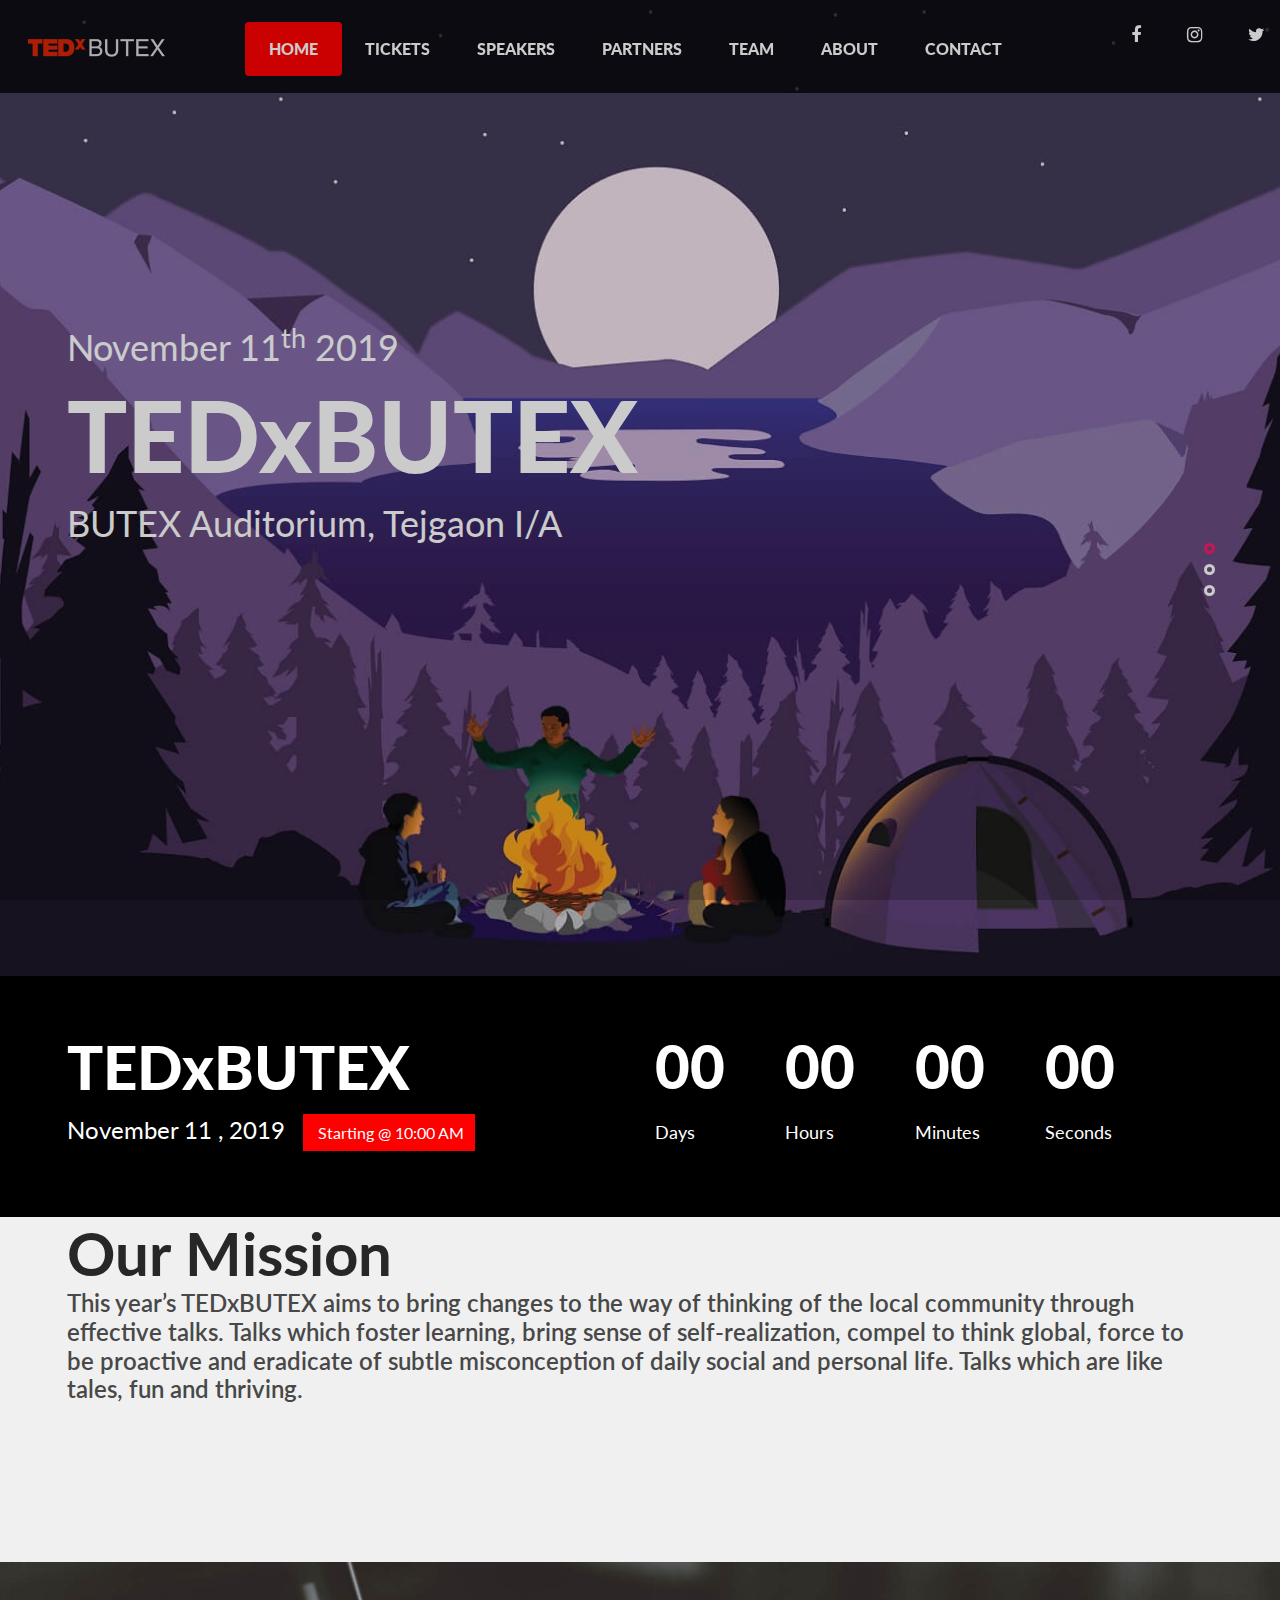
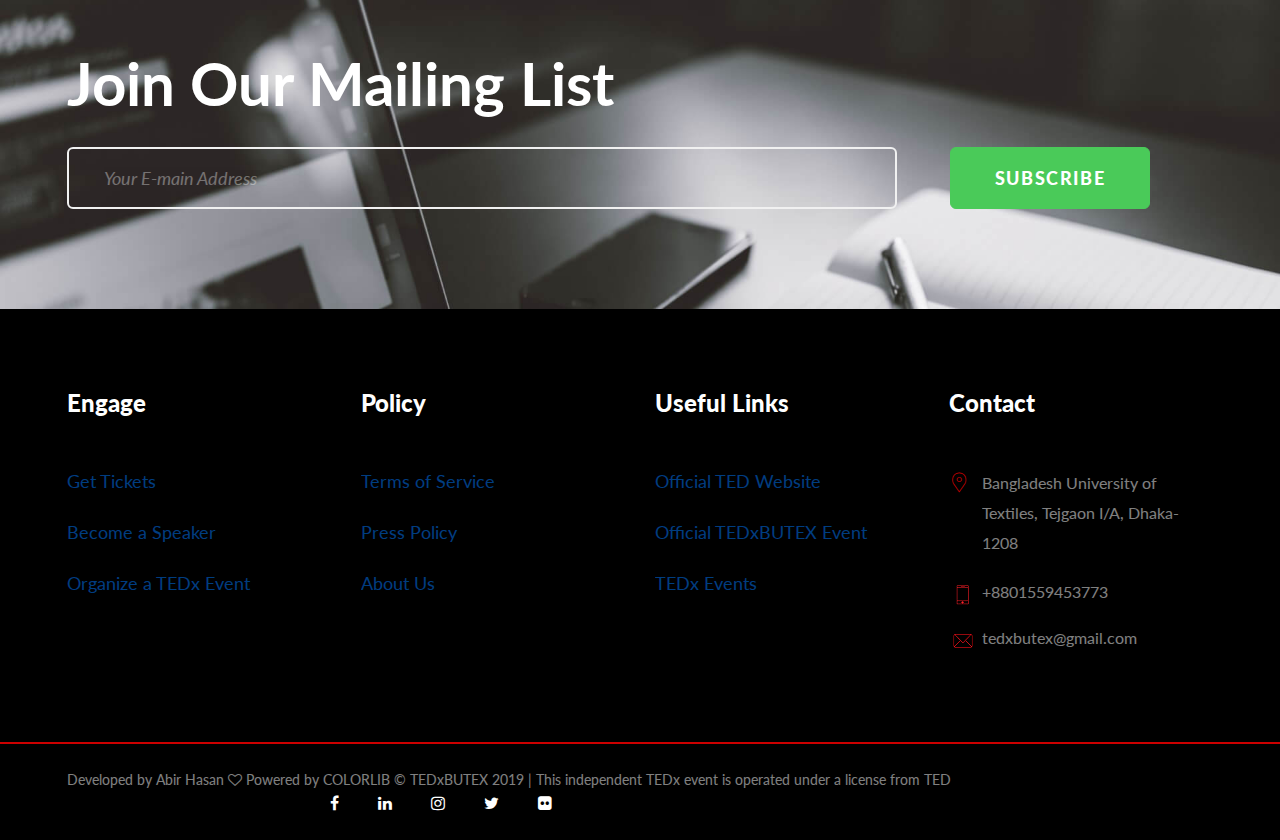
==== commit 991be296: "Some images renamed" ====
--- a/public_html/index.html
+++ b/public_html/index.html
@@ -2,8 +2,8 @@
 <html lang="zxx">
 
 <head>
-    
-    
+
+
     <meta charset="UTF-8">
 	<meta http-equiv="X-UA-Compatible" content="ie=edge">
 	<meta name="viewport" content="width=device-width, initial-scale=1.0">
@@ -12,10 +12,10 @@
     <meta name="keywords" content="TEDxBUTEX, butex, event, tedx, talk, textile">
 	<meta name="keywords" content="TED, Talks, Themes, Speakers, Technology, Entertainment, Design">
 	<meta name="theme-color" content="#E62B1E">
-    
+
 	<!--Google console verification -->
 	<meta name="google-site-verification" content="U3sBHY6_F7osh-51GkBiJgGwEYxLBMSDnEKTZyNeV2I">
-	
+
     <title>Home - TEDxBUTEX</title>
 	<link rel="shortcut icon" href="img/tedx.ico">
 
@@ -29,7 +29,7 @@
     <link rel="stylesheet" href="css/owl.carousel.min.css" type="text/css">
     <link rel="stylesheet" href="css/slicknav.min.css" type="text/css">
     <link rel="stylesheet" href="css/style.css" type="text/css">
-	
+
 	<link rel="preload" as="script" href="js/main.js">
 	<link rel="preload" as="style" href="css/style.css">
 	<link rel="preload" as="script" href="css/owl.carousel.min.css">
@@ -44,8 +44,8 @@
 
   gtag('config', 'UA-149437917-1');
 </script>
-	
-	
+
+
 	</head>
 
 <body>
@@ -62,7 +62,7 @@
                 <div class="header">
                     <div class="col-lg-12">
                         <div class="logo">
-                            <a href="./index.html"><img src="img/logo2.png" alt="TEDxBUTEX"></a>
+                            <a href="./index.html"><img src="img/logo.png" alt="TEDxBUTEX"></a>
                         </div>
                         <div class="navigation mobile-menu">
                             <div class="main-menu">
@@ -82,7 +82,7 @@
                                 <a href="https://www.facebook.com/TEDxBUTEX-387453875231858/"><i class="fa fa-facebook"></i></a>
                                 <a href="#"><i class="fa fa-instagram"></i></a>
                                 <a href="#"><i class="fa fa-twitter"></i></a>
-								
+
                             </div>
                         </div>
                         <div id="mobile-menu-wrap"></div>
@@ -131,7 +131,7 @@
 		</div>
 	</div>
     <!-- Hero Area End -->
-	
+
 
     <!-- Event Counter Begin -->
     <section class="event-counter">
@@ -148,7 +148,7 @@
                         <div class="cd-item">
                             <span>50</span>
                             <p>Days</p>
-						</div>	
+						</div>
                         <div class="cd-item">
                             <span>10</span>
                             <p>Hours</p>
@@ -178,19 +178,19 @@
                     </div>
                 </div>
             </div>
-			
+
 		</div>
 	</section>
 
     <!-- Subscribe Form Begin -->
-    <section class="subscribe-form set-bg spad" data-setbg="img/subs-bg2.jpg">
+    <section class="subscribe-form set-bg spad" data-setbg="img/subs-bg.jpg">
         <div class="container">
             <div class="row">
                 <div class="col-lg-9">
                     <div class="section-title">
                         <h2>Join Our Mailing List</h2>
                     </div>
-                   
+
                 </div>
                 <div class="col-lg-12">
                     <form action="#" class="subs-form" method="post">
@@ -211,12 +211,12 @@
                     <div class="company-widget">
                         <h4>Engage</h4>
                         <ul>
-                            
+
 							<li><a href="https://www.tedxbutex.com/tickets.html"> Get Tickets </a></li>
                             <li><a href="#"> Become a Speaker </a></li>
                             <li><a href="https://www.ted.com/participate/organize-a-local-tedx-event">Organize a TEDx Event</a></li>
                         </ul>
-                    </div> 
+                    </div>
                 </div>
                 <div class="col-lg-3 col-md-6">
                     <div class="event-widget">
@@ -235,8 +235,8 @@
                             <li><a href="https://www.ted.com/#/">Official TED Website</a></li>
 							<li><a href="https://www.ted.com/tedx/events/35515">Official TEDxBUTEX Event</a></li>
                             <li><a href="https://www.ted.com/tedx/events">TEDx Events</a></li>
-                            
-                           
+
+
                         </ul>
                     </div>
                 </div>
@@ -259,7 +259,7 @@
                         <div class="copyright-text">
                             <div class="copyright">
 							    Developed  by Abir Hasan <i class="fa fa-heart-o" aria-hidden="true"></i> Powered by <a href="https://colorlib.com" target="_blank">Colorlib</a>
-								&copy; TEDxBUTEX 2019 | This independent TEDx event is operated under a license from TED 
+								&copy; TEDxBUTEX 2019 | This independent TEDx event is operated under a license from TED
 							</div>
                             <div class="footer-social">
                                 <a href="https://www.facebook.com/TEDxBUTEX-387453875231858/"><i class="fa fa-facebook"></i></a>
@@ -275,7 +275,7 @@
         </div>
     </footer>
     <!-- Footer End -->
-    
+
     <!-- Js Plugins -->
     <script src="js/jquery-3.3.1.min.js"></script>
     <script src="js/bootstrap.min.js"></script>
@@ -286,4 +286,4 @@
     <script src="js/main.js"></script>
 </body>
 
-</html>+</html>
